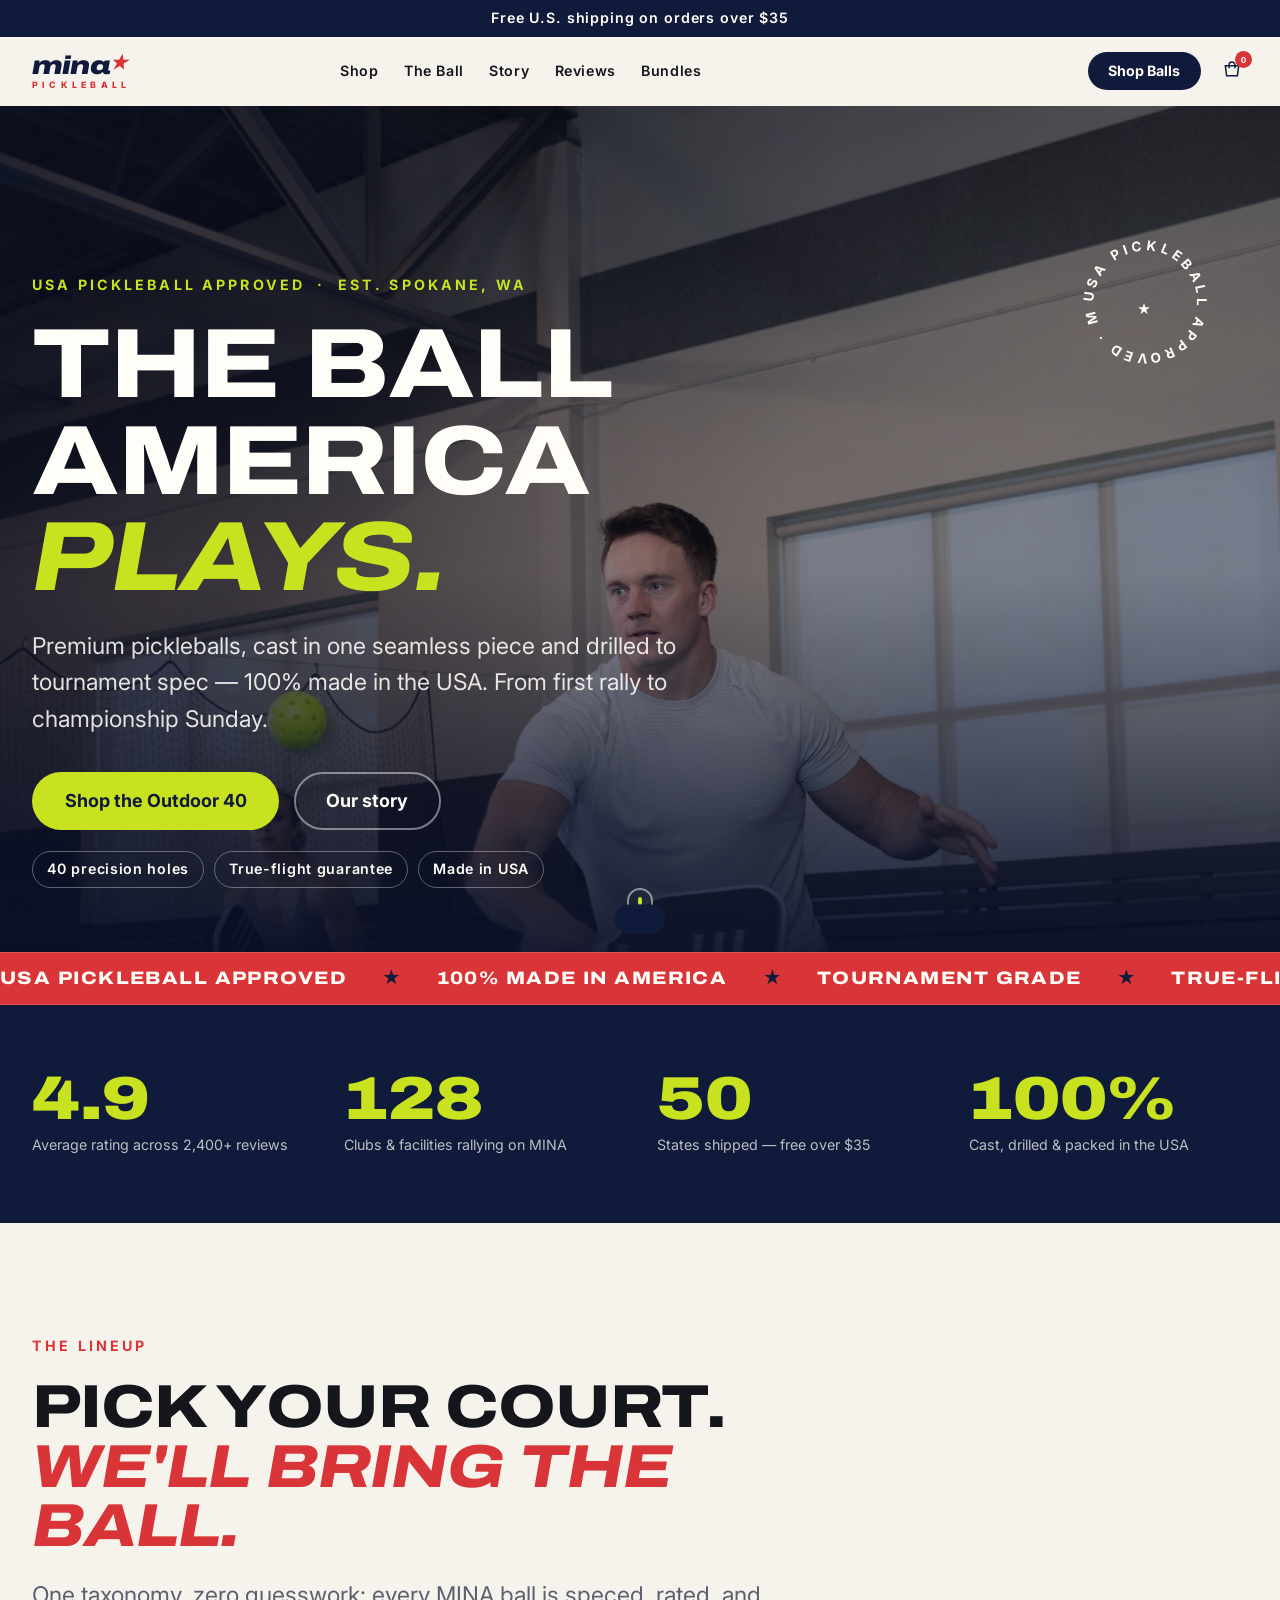
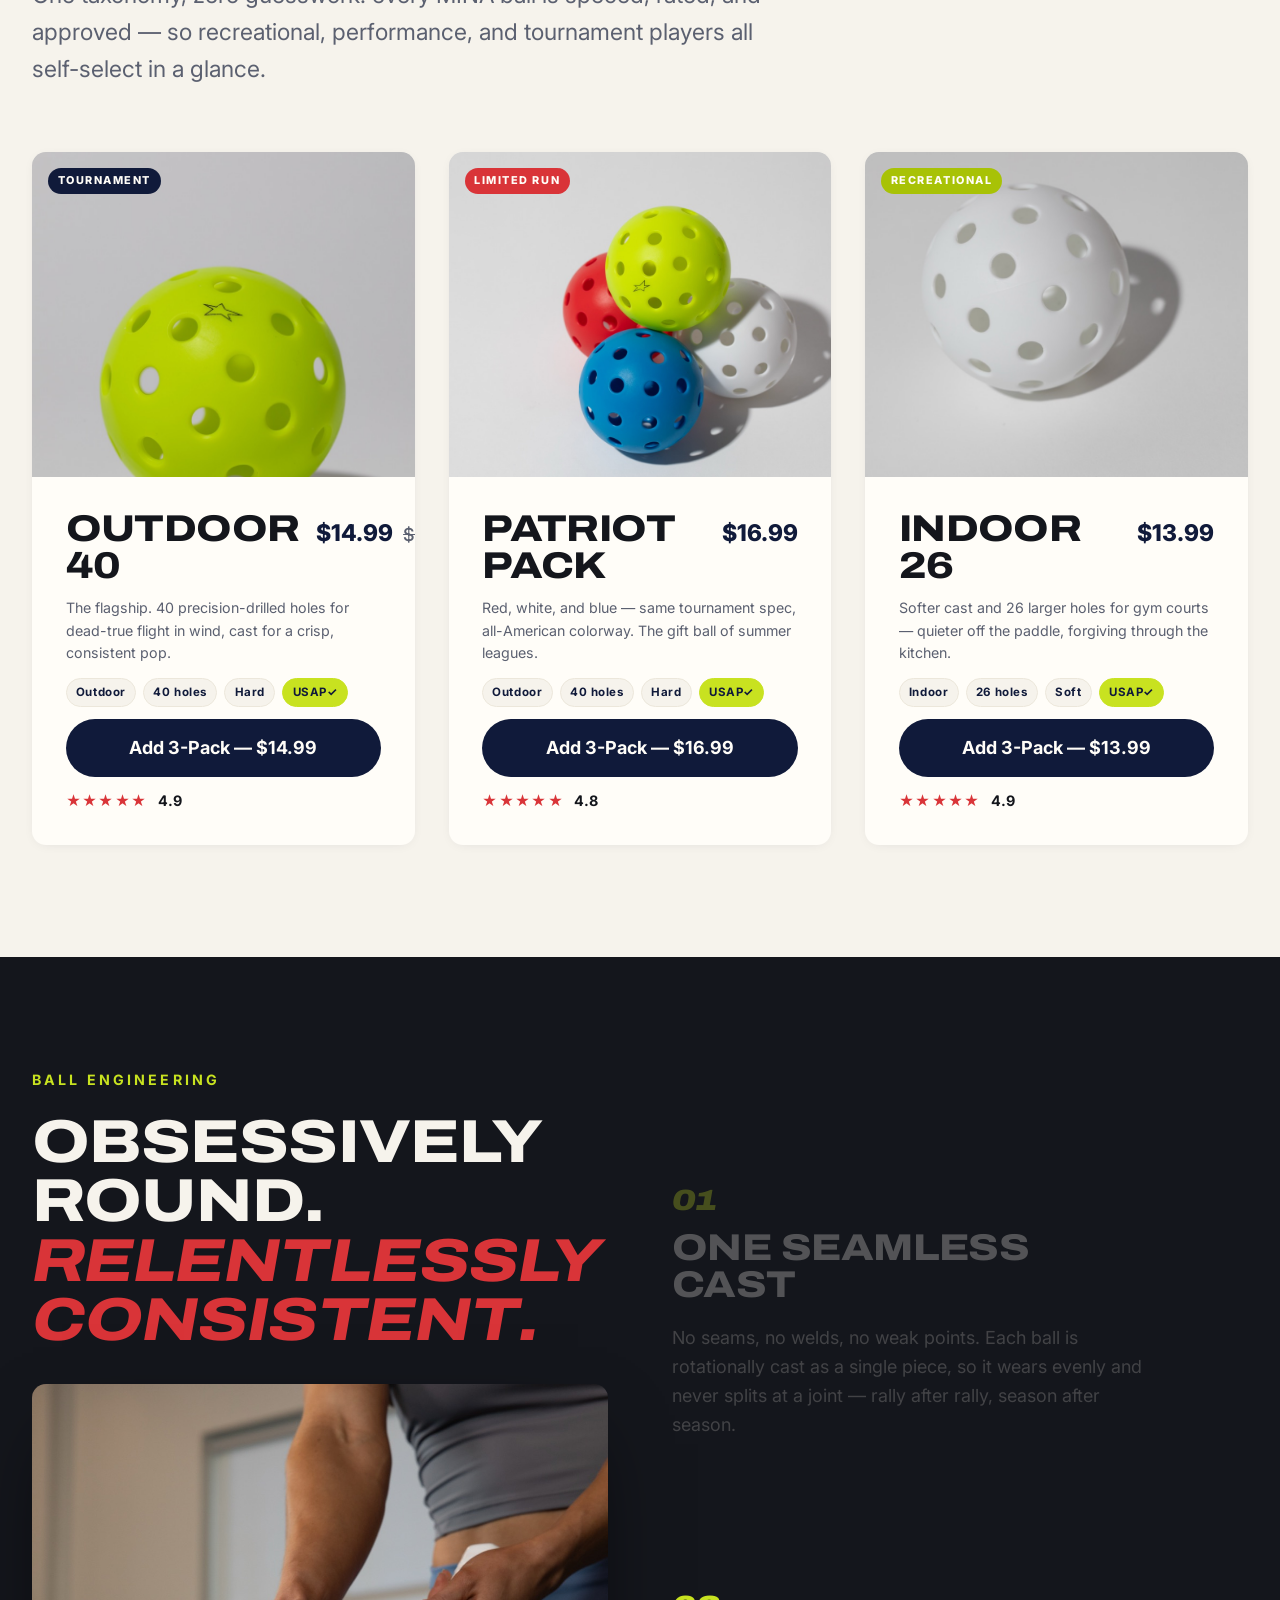
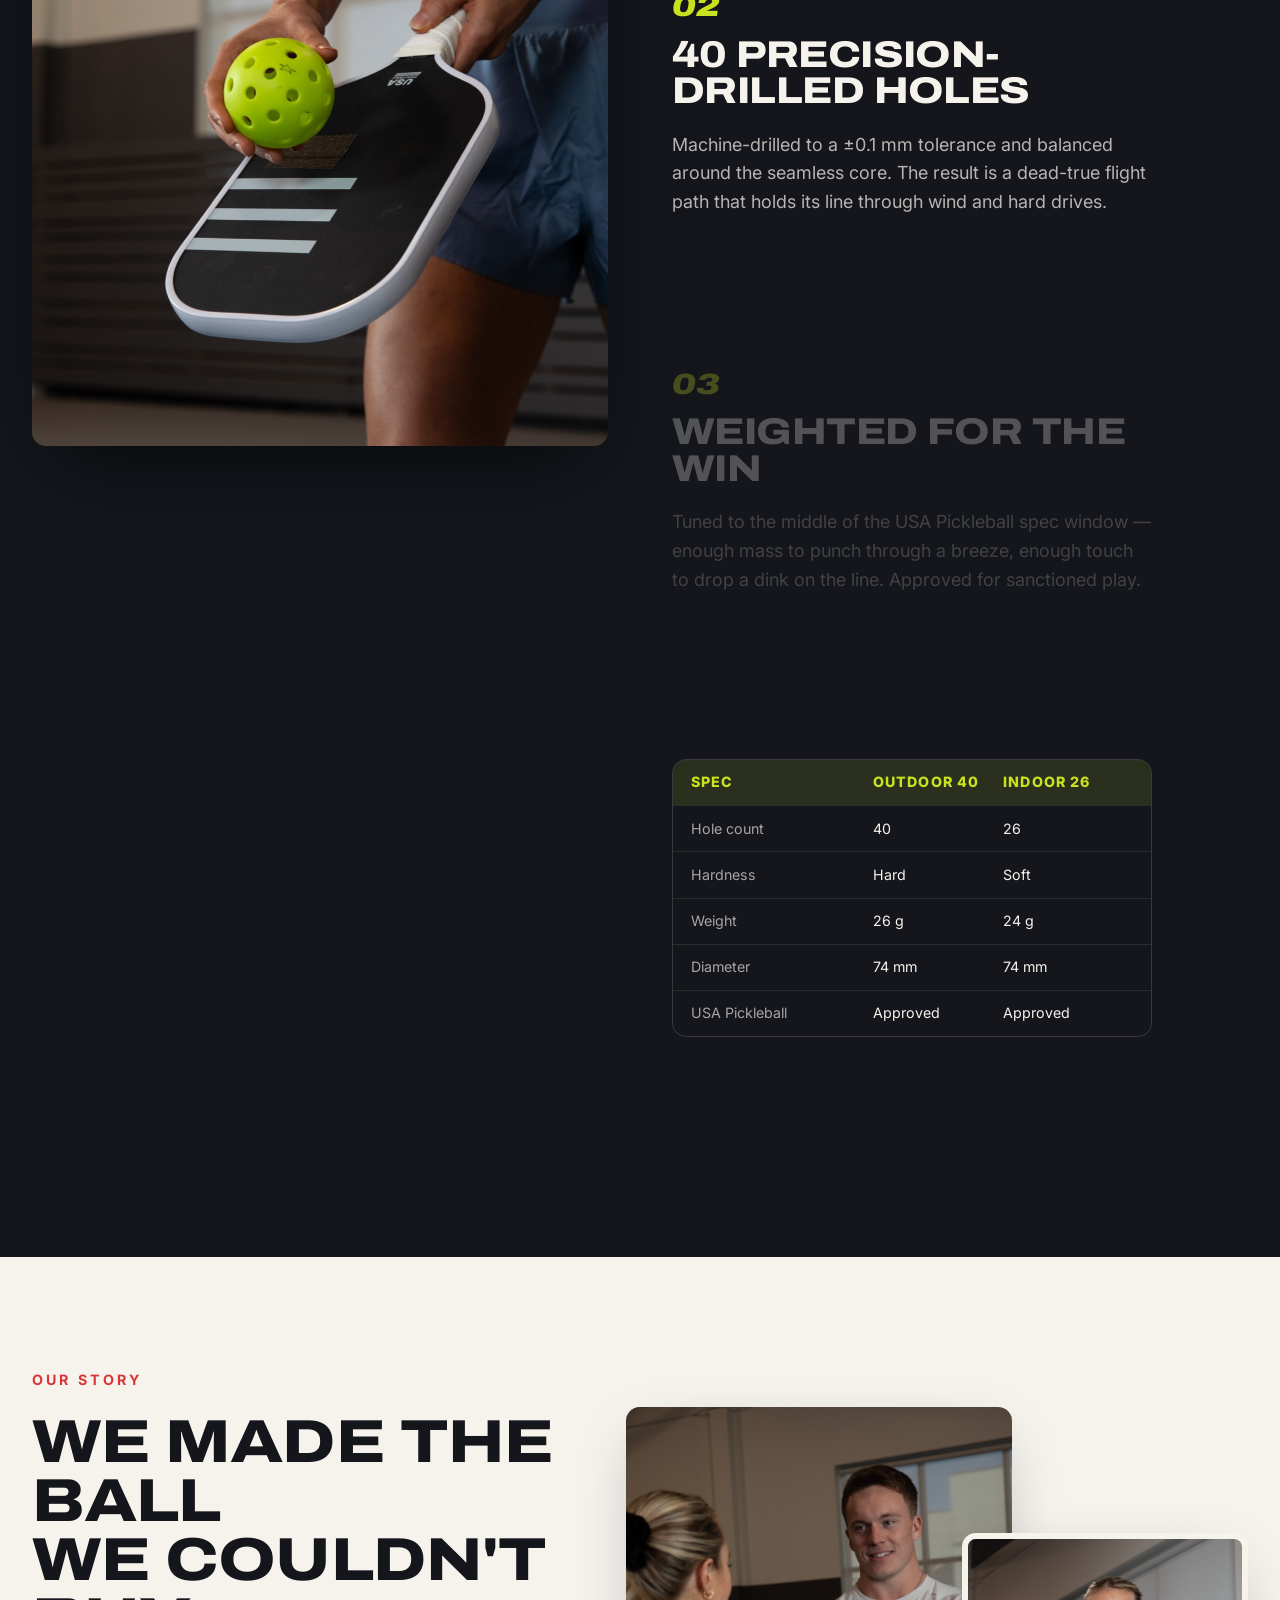
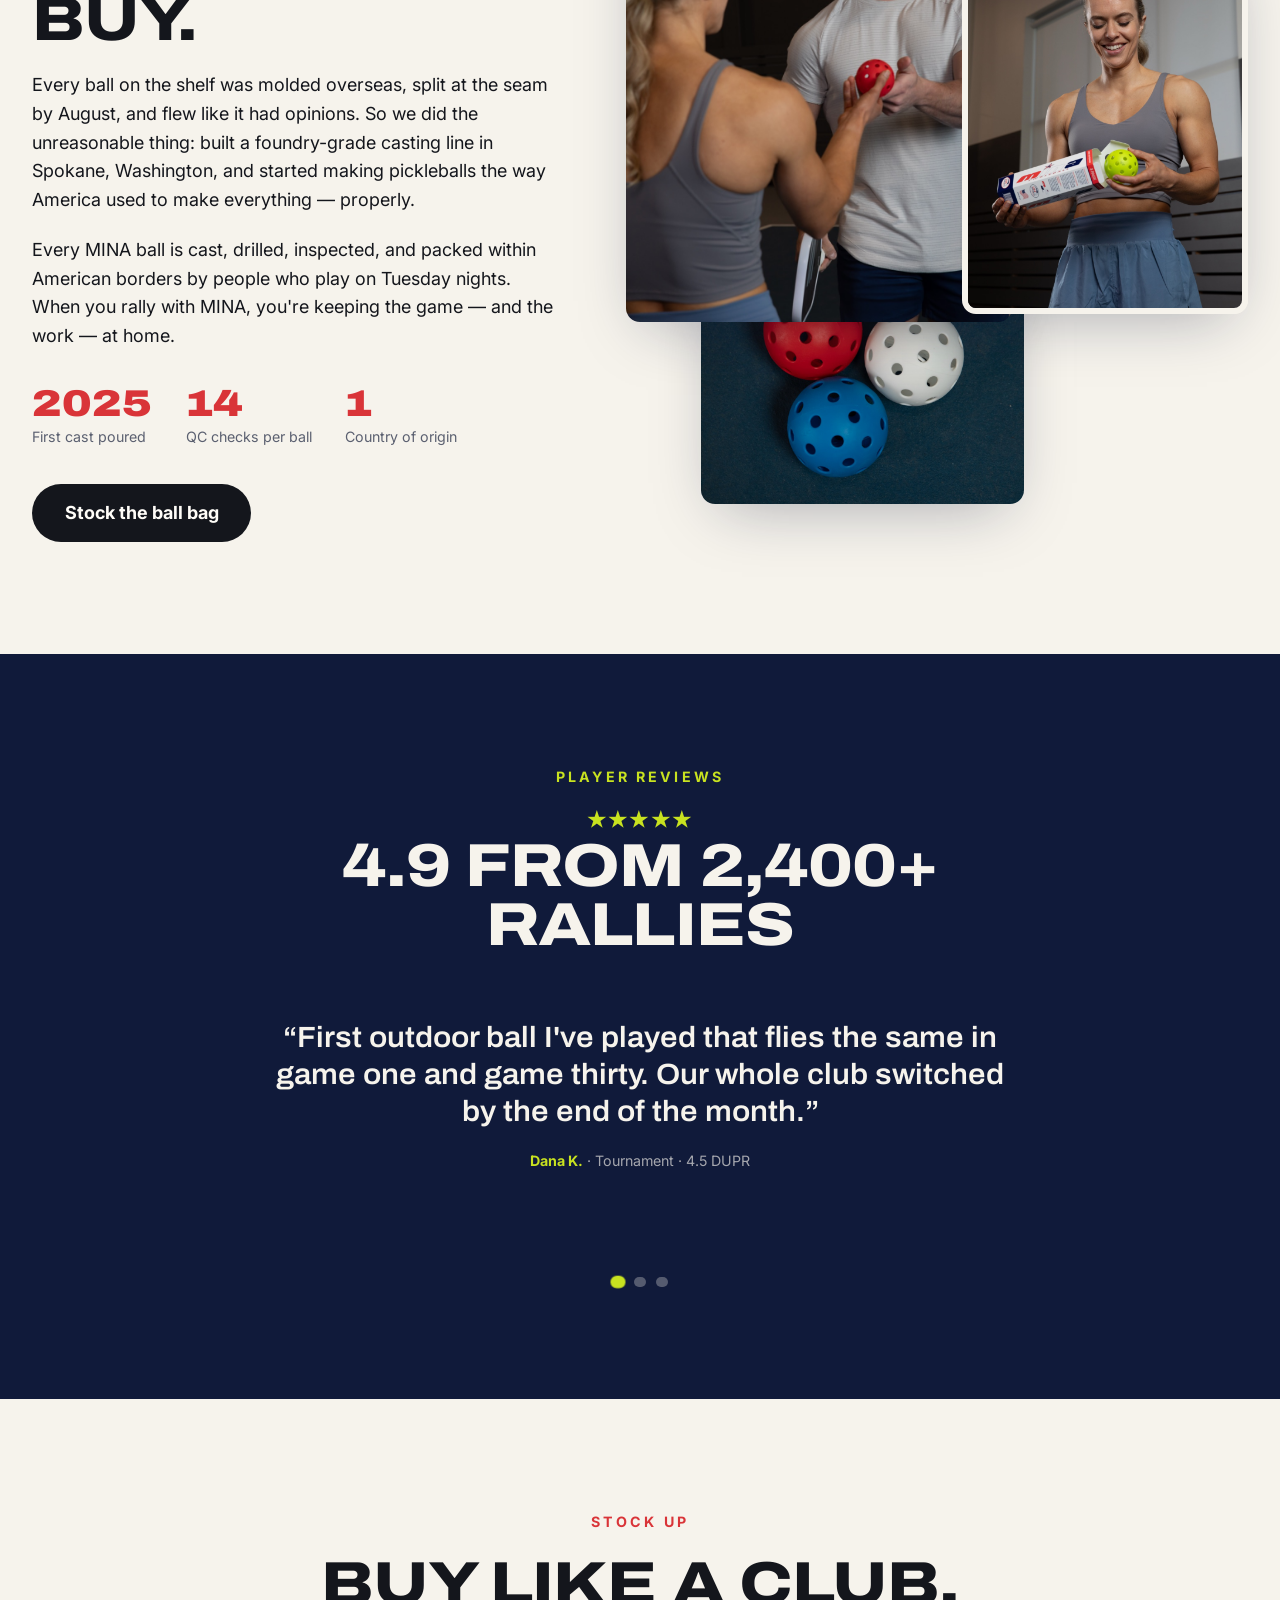
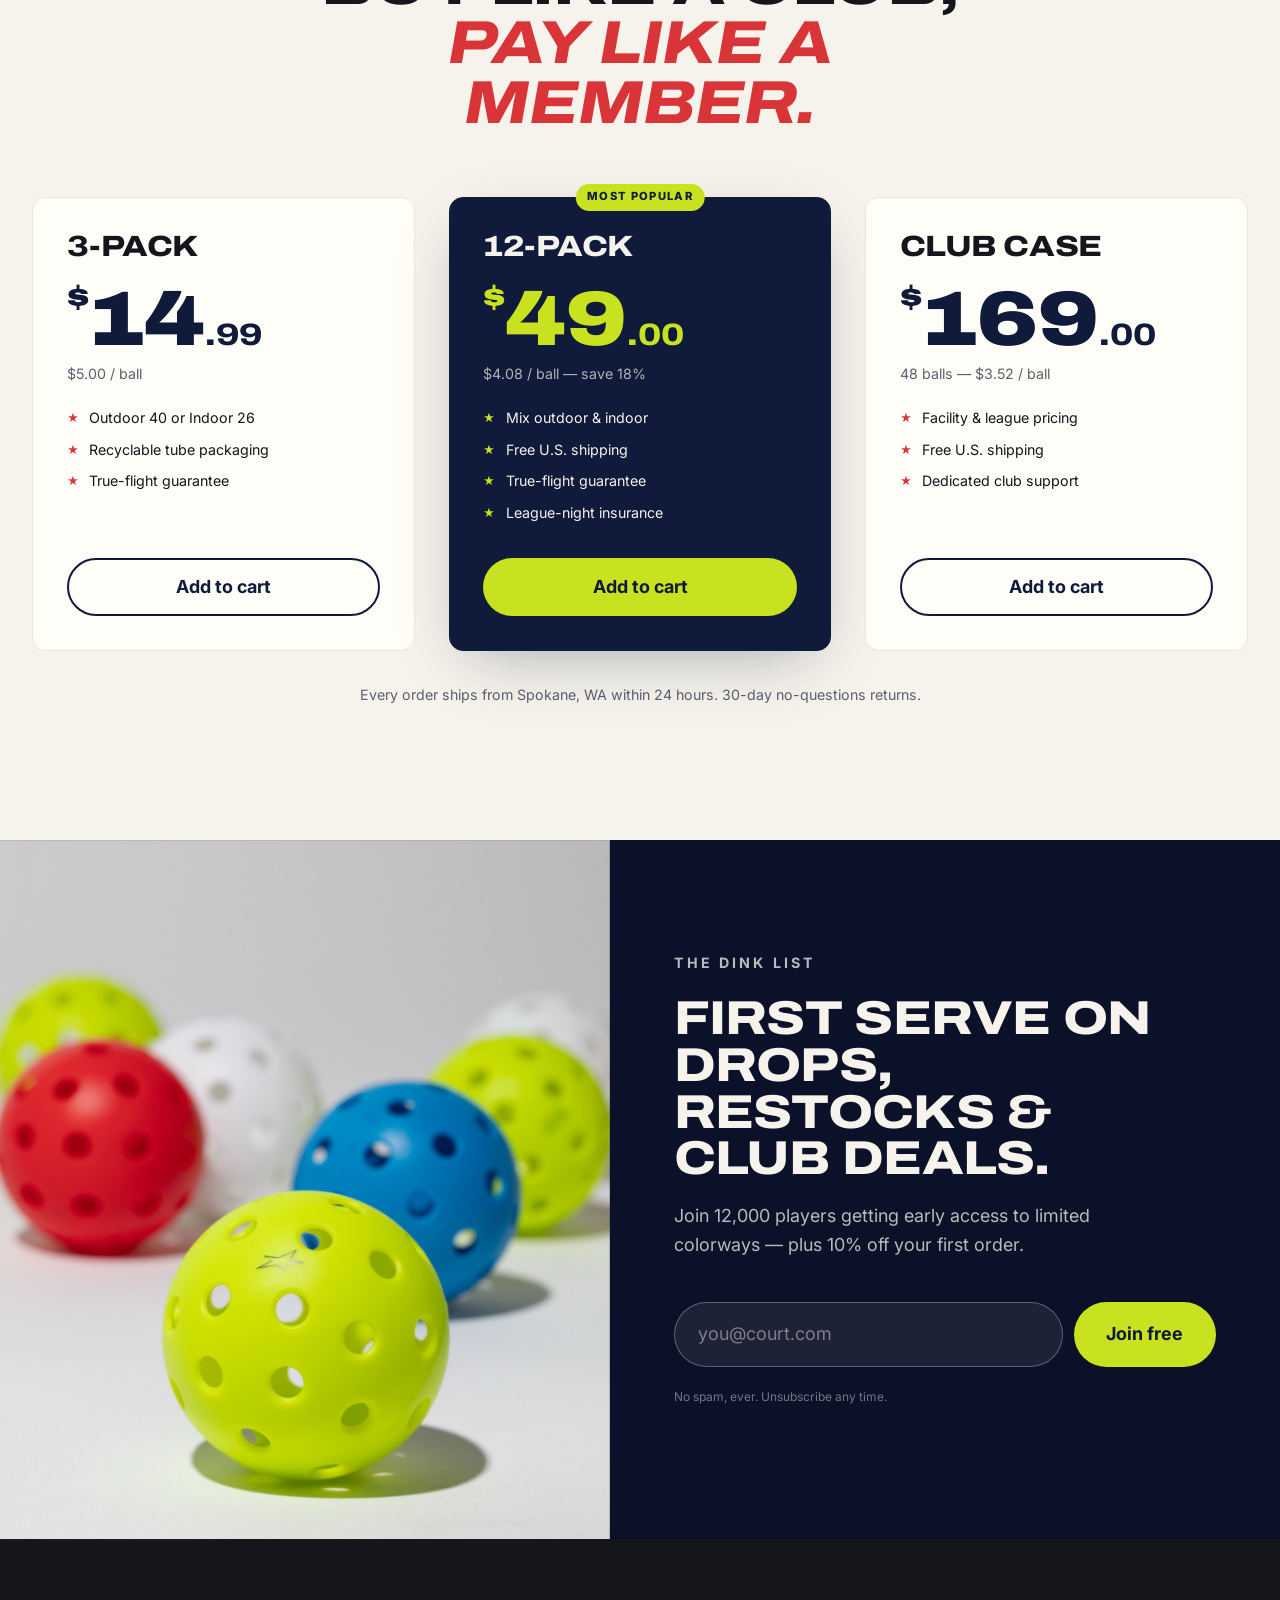
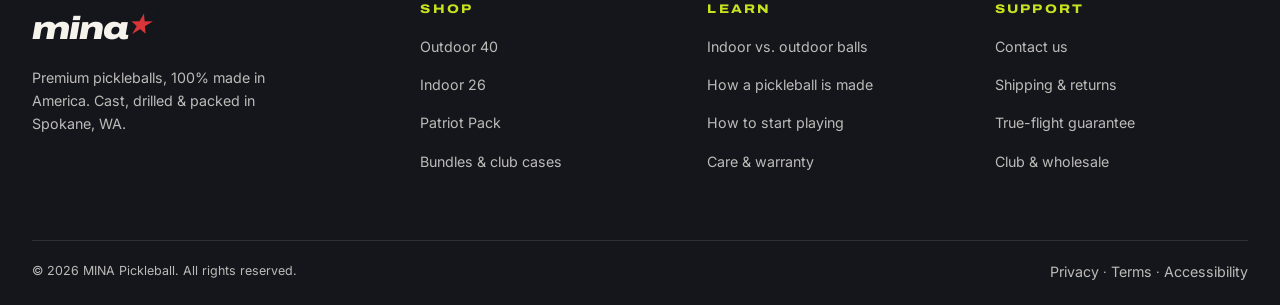
==== mina-pickleball/index.html @ f7f4f598 "Add files via upload" ====
<!doctype html>
<html lang="en">
<head>
<meta charset="utf-8">
<meta name="viewport" content="width=device-width, initial-scale=1">
<title>MINA Pickleball — American-Made, Tournament-Proven Pickleballs</title>
<meta name="description" content="MINA builds premium, USA Pickleball–approved pickleballs, 100% made in America. Outdoor 40, Indoor 26, and the limited Patriot Pack. Free U.S. shipping over $35.">
<meta property="og:title" content="MINA Pickleball — The American Pickleball">
<meta property="og:description" content="Premium, tournament-approved pickleballs. 100% Made in America.">
<meta property="og:image" content="media/scatter.jpg">
<link rel="preconnect" href="https://fonts.googleapis.com">
<link rel="preconnect" href="https://fonts.gstatic.com" crossorigin>
<link href="https://fonts.googleapis.com/css2?family=Archivo:ital,wdth,wght@0,62..125,100..900;1,62..125,100..900&family=Inter:ital,opsz,wght@0,14..32,100..900;1,14..32,100..900&display=swap" rel="stylesheet">
<link rel="stylesheet" href="css/main.css">
<link rel="icon" href="data:image/svg+xml,<svg xmlns='http://www.w3.org/2000/svg' viewBox='0 0 100 100'><circle cx='50' cy='50' r='46' fill='%23c8e220'/><circle cx='35' cy='38' r='7' fill='%23101a3a'/><circle cx='62' cy='30' r='7' fill='%23101a3a'/><circle cx='68' cy='58' r='7' fill='%23101a3a'/><circle cx='42' cy='66' r='7' fill='%23101a3a'/></svg>">
<script type="application/ld+json">
{
  "@context": "https://schema.org",
  "@graph": [
    {
      "@type": "Product",
      "name": "MINA Outdoor 40 — 3-Pack",
      "description": "USA Pickleball–approved outdoor pickleball. 40 precision-drilled holes, seamless one-piece cast, made in the USA.",
      "image": "media/ball-green.jpg",
      "brand": {"@type": "Brand", "name": "MINA Pickleball"},
      "offers": {"@type": "Offer", "price": "14.99", "priceCurrency": "USD", "availability": "https://schema.org/InStock"},
      "aggregateRating": {"@type": "AggregateRating", "ratingValue": "4.9", "reviewCount": "2418"}
    },
    {
      "@type": "Product",
      "name": "MINA Patriot Pack — 3-Pack",
      "description": "Limited-run red, white, and blue outdoor pickleballs. Same tournament spec, all-American colorway.",
      "image": "media/trio-studio.jpg",
      "brand": {"@type": "Brand", "name": "MINA Pickleball"},
      "offers": {"@type": "Offer", "price": "16.99", "priceCurrency": "USD", "availability": "https://schema.org/InStock"}
    },
    {
      "@type": "Product",
      "name": "MINA Indoor 26 — 3-Pack",
      "description": "Softer 26-hole indoor pickleball for gym courts. Quieter, controlled flight, made in the USA.",
      "image": "media/ball-white.jpg",
      "brand": {"@type": "Brand", "name": "MINA Pickleball"},
      "offers": {"@type": "Offer", "price": "13.99", "priceCurrency": "USD", "availability": "https://schema.org/InStock"}
    }
  ]
}
</script>
</head>
<body>
<a class="skip-link" href="#main">Skip to content</a>

<!-- Promo bar -->
<div class="promo-bar" role="region" aria-label="Announcements">
  <p class="promo-bar__msg" id="promoMsg">Free U.S. shipping on orders over $35</p>
</div>

<!-- Header -->
<header class="site-header" id="siteHeader">
  <nav class="nav container" aria-label="Primary">
    <a class="nav__brand" href="#top" aria-label="MINA Pickleball home">
      <span class="nav__wordmark">mina<em>&#9733;</em></span>
      <span class="nav__sub">PICKLEBALL</span>
    </a>
    <button class="nav__toggle" id="navToggle" aria-expanded="false" aria-controls="navMenu" aria-label="Open menu">
      <span></span><span></span>
    </button>
    <ul class="nav__menu" id="navMenu">
      <li><a href="#shop">Shop</a></li>
      <li><a href="#engineering">The Ball</a></li>
      <li><a href="#story">Story</a></li>
      <li><a href="#reviews">Reviews</a></li>
      <li><a href="#bundles">Bundles</a></li>
    </ul>
    <div class="nav__actions">
      <a class="btn btn--primary btn--sm" href="#shop">Shop Balls</a>
      <button class="nav__cart" id="cartBtn" aria-label="Cart, 0 items">
        <svg viewBox="0 0 24 24" width="20" height="20" fill="none" stroke="currentColor" stroke-width="1.8" aria-hidden="true"><path d="M4 7h16l-1.5 12h-13L4 7Z"/><path d="M8.5 10V6a3.5 3.5 0 0 1 7 0v4"/></svg>
        <span class="nav__cart-count" id="cartCount">0</span>
      </button>
    </div>
  </nav>
</header>

<main id="main">

<!-- ============ HERO ============ -->
<section class="hero" id="top">
  <div class="hero__media" aria-hidden="true">
    <img src="media/hero-court.jpg" alt="" fetchpriority="high" id="heroImg">
    <div class="hero__scrim"></div>
  </div>
  <div class="hero__inner container">
    <p class="eyebrow eyebrow--light reveal">USA Pickleball Approved &nbsp;·&nbsp; Est. Spokane, WA</p>
    <h1 class="hero__title">
      <span class="reveal d1">The ball</span>
      <span class="reveal d2">America</span>
      <span class="reveal d3"><em>plays.</em></span>
    </h1>
    <p class="hero__lede reveal d4">Premium pickleballs, cast in one seamless piece and drilled to tournament spec — 100% made in the USA. From first rally to championship Sunday.</p>
    <div class="hero__cta reveal d5">
      <a class="btn btn--lime" href="#shop">Shop the Outdoor 40</a>
      <a class="btn btn--ghost" href="#story">Our story</a>
    </div>
    <ul class="hero__chips reveal d6" aria-label="Product highlights">
      <li>40 precision holes</li>
      <li>True-flight guarantee</li>
      <li>Made in USA</li>
    </ul>
  </div>
  <a class="hero__scroll" href="#proof" aria-label="Scroll to content"><span></span></a>
  <div class="hero__badge" aria-hidden="true">
    <svg viewBox="0 0 120 120">
      <defs><path id="circlePath" d="M60,60 m-44,0 a44,44 0 1,1 88,0 a44,44 0 1,1 -88,0"/></defs>
      <text><textPath href="#circlePath">USA PICKLEBALL APPROVED · MADE IN AMERICA · </textPath></text>
      <text class="hero__badge-star" x="60" y="70" text-anchor="middle">&#9733;</text>
    </svg>
  </div>
</section>

<!-- ============ TICKER + METRICS ============ -->
<section class="proof" id="proof">
  <div class="ticker" aria-hidden="true">
    <div class="ticker__track">
      <span>USA Pickleball Approved</span><i>&#9733;</i>
      <span>100% Made in America</span><i>&#9733;</i>
      <span>Tournament Grade</span><i>&#9733;</i>
      <span>True-Flight Guarantee</span><i>&#9733;</i>
      <span>Free Shipping over $35</span><i>&#9733;</i>
      <span>USA Pickleball Approved</span><i>&#9733;</i>
      <span>100% Made in America</span><i>&#9733;</i>
      <span>Tournament Grade</span><i>&#9733;</i>
      <span>True-Flight Guarantee</span><i>&#9733;</i>
      <span>Free Shipping over $35</span><i>&#9733;</i>
    </div>
  </div>
  <div class="metrics container">
    <div class="metric reveal"><strong><span class="count" data-count="4.9" data-decimals="1">0</span></strong><span>Average rating across 2,400+ reviews</span></div>
    <div class="metric reveal d1"><strong><span class="count" data-count="128">0</span></strong><span>Clubs &amp; facilities rallying on MINA</span></div>
    <div class="metric reveal d2"><strong><span class="count" data-count="50">0</span></strong><span>States shipped — free over $35</span></div>
    <div class="metric reveal d3"><strong><span class="count" data-count="100">0</span>%</strong><span>Cast, drilled &amp; packed in the USA</span></div>
  </div>
</section>

<!-- ============ SHOP LINEUP ============ -->
<section class="shop section" id="shop">
  <div class="container">
    <header class="section__head reveal">
      <p class="eyebrow">The Lineup</p>
      <h2>Pick your court.<br><em>We'll bring the ball.</em></h2>
      <p class="section__lede">One taxonomy, zero guesswork: every MINA ball is speced, rated, and approved — so recreational, performance, and tournament players all self-select in a glance.</p>
    </header>
    <div class="product-grid">

      <article class="product-card reveal" data-name="Outdoor 40 · 3-Pack" data-price="14.99">
        <span class="product-card__tier product-card__tier--tournament">Tournament</span>
        <div class="product-card__media">
          <img class="is-base" src="media/ball-green.jpg" alt="MINA Outdoor 40 pickleball in optic lime" loading="lazy">
          <img class="is-hover" src="media/pack-green.jpg" alt="MINA Outdoor 40 three-pack tube" loading="lazy">
        </div>
        <div class="product-card__body">
          <div class="product-card__title-row">
            <h3>Outdoor 40</h3>
            <p class="product-card__price">$14.99 <s>$17.99</s></p>
          </div>
          <p class="product-card__copy">The flagship. 40 precision-drilled holes for dead-true flight in wind, cast for a crisp, consistent pop.</p>
          <ul class="spec-chips">
            <li>Outdoor</li><li>40 holes</li><li>Hard</li><li title="USA Pickleball Approved">USAP&#10003;</li>
          </ul>
          <div class="product-card__actions">
            <button class="btn btn--primary add-to-cart">Add 3-Pack — $14.99</button>
            <span class="stars" aria-label="Rated 4.9 out of 5">&#9733;&#9733;&#9733;&#9733;&#9733; <b>4.9</b></span>
          </div>
        </div>
      </article>

      <article class="product-card reveal d1" data-name="Patriot Pack · 3-Pack" data-price="16.99">
        <span class="product-card__tier product-card__tier--limited">Limited Run</span>
        <div class="product-card__media">
          <img class="is-base" src="media/trio-studio.jpg" alt="Red, white, and blue MINA Patriot Pack pickleballs" loading="lazy">
          <img class="is-hover" src="media/pack-patriot.jpg" alt="MINA Patriot Pack three-pack tube" loading="lazy">
        </div>
        <div class="product-card__body">
          <div class="product-card__title-row">
            <h3>Patriot Pack</h3>
            <p class="product-card__price">$16.99</p>
          </div>
          <p class="product-card__copy">Red, white, and blue — same tournament spec, all-American colorway. The gift ball of summer leagues.</p>
          <ul class="spec-chips">
            <li>Outdoor</li><li>40 holes</li><li>Hard</li><li title="USA Pickleball Approved">USAP&#10003;</li>
          </ul>
          <div class="product-card__actions">
            <button class="btn btn--primary add-to-cart">Add 3-Pack — $16.99</button>
            <span class="stars" aria-label="Rated 4.8 out of 5">&#9733;&#9733;&#9733;&#9733;&#9733; <b>4.8</b></span>
          </div>
        </div>
      </article>

      <article class="product-card reveal d2" data-name="Indoor 26 · 3-Pack" data-price="13.99">
        <span class="product-card__tier product-card__tier--rec">Recreational</span>
        <div class="product-card__media">
          <img class="is-base" src="media/ball-white.jpg" alt="MINA Indoor 26 pickleball in white" loading="lazy">
          <img class="is-hover" src="media/pack-open.jpg" alt="MINA tube opened with balls sliding out" loading="lazy">
        </div>
        <div class="product-card__body">
          <div class="product-card__title-row">
            <h3>Indoor 26</h3>
            <p class="product-card__price">$13.99</p>
          </div>
          <p class="product-card__copy">Softer cast and 26 larger holes for gym courts — quieter off the paddle, forgiving through the kitchen.</p>
          <ul class="spec-chips">
            <li>Indoor</li><li>26 holes</li><li>Soft</li><li title="USA Pickleball Approved">USAP&#10003;</li>
          </ul>
          <div class="product-card__actions">
            <button class="btn btn--primary add-to-cart">Add 3-Pack — $13.99</button>
            <span class="stars" aria-label="Rated 4.9 out of 5">&#9733;&#9733;&#9733;&#9733;&#9733; <b>4.9</b></span>
          </div>
        </div>
      </article>

    </div>
  </div>
</section>

<!-- ============ ENGINEERING ============ -->
<section class="engineering section section--dark" id="engineering">
  <div class="container engineering__layout">
    <div class="engineering__sticky">
      <p class="eyebrow eyebrow--lime reveal">Ball engineering</p>
      <h2 class="reveal d1">Obsessively round.<br><em>Relentlessly consistent.</em></h2>
      <div class="engineering__media reveal d2" id="engMedia">
        <img src="media/ball-hand.jpg" alt="Player balancing a MINA optic lime ball above an open palm" class="is-active" data-step="0">
        <img src="media/paddle-ball.jpg" alt="MINA ball resting on a paddle face, close up" data-step="1" loading="lazy">
        <img src="media/pour.jpg" alt="Red, white, and blue MINA balls pouring from the 3-pack tube" data-step="2" loading="lazy">
      </div>
    </div>
    <div class="engineering__steps">
      <div class="eng-step" data-step="0">
        <span class="eng-step__num">01</span>
        <h3>One seamless cast</h3>
        <p>No seams, no welds, no weak points. Each ball is rotationally cast as a single piece, so it wears evenly and never splits at a joint — rally after rally, season after season.</p>
      </div>
      <div class="eng-step" data-step="1">
        <span class="eng-step__num">02</span>
        <h3>40 precision-drilled holes</h3>
        <p>Machine-drilled to a ±0.1&nbsp;mm tolerance and balanced around the seamless core. The result is a dead-true flight path that holds its line through wind and hard drives.</p>
      </div>
      <div class="eng-step" data-step="2">
        <span class="eng-step__num">03</span>
        <h3>Weighted for the win</h3>
        <p>Tuned to the middle of the USA Pickleball spec window — enough mass to punch through a breeze, enough touch to drop a dink on the line. Approved for sanctioned play.</p>
      </div>

      <div class="spec-table reveal" role="table" aria-label="MINA ball specifications">
        <div class="spec-table__row spec-table__row--head" role="row">
          <span role="columnheader">Spec</span><span role="columnheader">Outdoor 40</span><span role="columnheader">Indoor 26</span>
        </div>
        <div class="spec-table__row" role="row"><span role="cell">Hole count</span><span role="cell">40</span><span role="cell">26</span></div>
        <div class="spec-table__row" role="row"><span role="cell">Hardness</span><span role="cell">Hard</span><span role="cell">Soft</span></div>
        <div class="spec-table__row" role="row"><span role="cell">Weight</span><span role="cell">26&nbsp;g</span><span role="cell">24&nbsp;g</span></div>
        <div class="spec-table__row" role="row"><span role="cell">Diameter</span><span role="cell">74&nbsp;mm</span><span role="cell">74&nbsp;mm</span></div>
        <div class="spec-table__row" role="row"><span role="cell">USA Pickleball</span><span role="cell">Approved</span><span role="cell">Approved</span></div>
      </div>
    </div>
  </div>
</section>

<!-- ============ STORY ============ -->
<section class="story section" id="story">
  <div class="container story__layout">
    <div class="story__text">
      <p class="eyebrow reveal">Our story</p>
      <h2 class="reveal d1">We made the ball<br>we couldn't buy.</h2>
      <p class="reveal d2">Every ball on the shelf was molded overseas, split at the seam by August, and flew like it had opinions. So we did the unreasonable thing: built a foundry-grade casting line in Spokane, Washington, and started making pickleballs the way America used to make everything — properly.</p>
      <p class="reveal d3">Every MINA ball is cast, drilled, inspected, and packed within American borders by people who play on Tuesday nights. When you rally with MINA, you're keeping the game — and the work — at home.</p>
      <div class="story__stats reveal d4">
        <div><strong>2025</strong><span>First cast poured</span></div>
        <div><strong>14</strong><span>QC checks per ball</span></div>
        <div><strong>1</strong><span>Country of origin</span></div>
      </div>
      <a class="btn btn--dark reveal d5" href="#bundles">Stock the ball bag</a>
    </div>
    <div class="story__media">
      <figure class="story__img story__img--a reveal"><img src="media/exchange2.jpg" alt="Two players smiling and exchanging a red MINA ball at the net" loading="lazy"></figure>
      <figure class="story__img story__img--b reveal d2"><img src="media/package-hold.jpg" alt="Player holding a MINA 3-pack with an optic lime ball" loading="lazy"></figure>
      <figure class="story__img story__img--c reveal d3"><img src="media/trio-court.jpg" alt="Red, white, and blue MINA balls on a blue court corner" loading="lazy"></figure>
    </div>
  </div>
</section>

<!-- ============ REVIEWS ============ -->
<section class="reviews section section--navy" id="reviews">
  <div class="container">
    <header class="section__head section__head--center reveal">
      <p class="eyebrow eyebrow--lime">Player reviews</p>
      <h2><span class="stars stars--lg" aria-hidden="true">&#9733;&#9733;&#9733;&#9733;&#9733;</span> 4.9 from 2,400+ rallies</h2>
    </header>
    <div class="review-rotator reveal" id="reviewRotator" aria-live="polite">
      <blockquote class="review is-active">
        <p>&ldquo;First outdoor ball I've played that flies the same in game one and game thirty. Our whole club switched by the end of the month.&rdquo;</p>
        <footer><strong>Dana K.</strong> · Tournament · 4.5 DUPR</footer>
      </blockquote>
      <blockquote class="review">
        <p>&ldquo;The pop off the paddle is unreal — crisp without being harsh. And it genuinely survives our chip-seal community courts.&rdquo;</p>
        <footer><strong>Marcus T.</strong> · Performance · Plays 3× weekly</footer>
      </blockquote>
      <blockquote class="review">
        <p>&ldquo;Bought the Patriot Pack for a family reunion and got talked into leaving all three balls behind. Ordering the club case next.&rdquo;</p>
        <footer><strong>Elena R.</strong> · Recreational · Backyard league commissioner</footer>
      </blockquote>
    </div>
    <div class="review-dots" role="tablist" aria-label="Choose review">
      <button class="is-active" aria-label="Review 1" aria-selected="true"></button>
      <button aria-label="Review 2" aria-selected="false"></button>
      <button aria-label="Review 3" aria-selected="false"></button>
    </div>
  </div>
</section>

<!-- ============ BUNDLES ============ -->
<section class="bundles section" id="bundles">
  <div class="container">
    <header class="section__head section__head--center reveal">
      <p class="eyebrow">Stock up</p>
      <h2>Buy like a club,<br><em>pay like a member.</em></h2>
    </header>
    <div class="bundle-grid">
      <article class="bundle reveal" data-name="3-Pack" data-price="14.99">
        <h3>3-Pack</h3>
        <p class="bundle__price"><sup>$</sup>14<small>.99</small></p>
        <p class="bundle__per">$5.00 / ball</p>
        <ul>
          <li>Outdoor 40 or Indoor 26</li>
          <li>Recyclable tube packaging</li>
          <li>True-flight guarantee</li>
        </ul>
        <button class="btn btn--outline add-to-cart">Add to cart</button>
      </article>
      <article class="bundle bundle--featured reveal d1" data-name="12-Pack" data-price="49.00">
        <span class="bundle__flag">Most popular</span>
        <h3>12-Pack</h3>
        <p class="bundle__price"><sup>$</sup>49<small>.00</small></p>
        <p class="bundle__per">$4.08 / ball — save 18%</p>
        <ul>
          <li>Mix outdoor &amp; indoor</li>
          <li>Free U.S. shipping</li>
          <li>True-flight guarantee</li>
          <li>League-night insurance</li>
        </ul>
        <button class="btn btn--lime add-to-cart">Add to cart</button>
      </article>
      <article class="bundle reveal d2" data-name="Club Case (48)" data-price="169.00">
        <h3>Club Case</h3>
        <p class="bundle__price"><sup>$</sup>169<small>.00</small></p>
        <p class="bundle__per">48 balls — $3.52 / ball</p>
        <ul>
          <li>Facility &amp; league pricing</li>
          <li>Free U.S. shipping</li>
          <li>Dedicated club support</li>
        </ul>
        <button class="btn btn--outline add-to-cart">Add to cart</button>
      </article>
    </div>
    <p class="bundles__note reveal">Every order ships from Spokane, WA within 24 hours. 30-day no-questions returns.</p>
  </div>
</section>

<!-- ============ NEWSLETTER ============ -->
<section class="signup" id="signup">
  <div class="signup__media" aria-hidden="true">
    <img src="media/scatter.jpg" alt="" loading="lazy">
  </div>
  <div class="signup__panel">
    <p class="eyebrow eyebrow--light reveal">The Dink List</p>
    <h2 class="reveal d1">First serve on drops,<br>restocks &amp; club deals.</h2>
    <p class="reveal d2">Join 12,000 players getting early access to limited colorways — plus 10% off your first order.</p>
    <form class="signup__form reveal d3" id="signupForm" novalidate>
      <label class="visually-hidden" for="signupEmail">Email address</label>
      <input type="email" id="signupEmail" name="email" placeholder="you@court.com" required autocomplete="email">
      <button class="btn btn--lime" type="submit">Join free</button>
    </form>
    <p class="signup__fine reveal d4">No spam, ever. Unsubscribe any time.</p>
  </div>
</section>

</main>

<!-- ============ FOOTER ============ -->
<footer class="footer">
  <div class="container footer__grid">
    <div class="footer__brand">
      <span class="nav__wordmark nav__wordmark--footer">mina<em>&#9733;</em></span>
      <p>Premium pickleballs, 100% made in America. Cast, drilled &amp; packed in Spokane,&nbsp;WA.</p>
    </div>
    <nav aria-label="Shop">
      <h4>Shop</h4>
      <ul>
        <li><a href="#shop">Outdoor 40</a></li>
        <li><a href="#shop">Indoor 26</a></li>
        <li><a href="#shop">Patriot Pack</a></li>
        <li><a href="#bundles">Bundles &amp; club cases</a></li>
      </ul>
    </nav>
    <nav aria-label="Learn">
      <h4>Learn</h4>
      <ul>
        <li><a href="#engineering">Indoor vs. outdoor balls</a></li>
        <li><a href="#engineering">How a pickleball is made</a></li>
        <li><a href="#story">How to start playing</a></li>
        <li><a href="#story">Care &amp; warranty</a></li>
      </ul>
    </nav>
    <nav aria-label="Support">
      <h4>Support</h4>
      <ul>
        <li><a href="#signup">Contact us</a></li>
        <li><a href="#bundles">Shipping &amp; returns</a></li>
        <li><a href="#engineering">True-flight guarantee</a></li>
        <li><a href="#bundles">Club &amp; wholesale</a></li>
      </ul>
    </nav>
  </div>
  <div class="container footer__legal">
    <p>© 2026 MINA Pickleball. All rights reserved.</p>
    <p><a href="#">Privacy</a> · <a href="#">Terms</a> · <a href="#">Accessibility</a></p>
  </div>
</footer>

<div class="toast" id="toast" role="status" aria-live="polite"></div>

<script src="js/main.js" defer></script>
</body>
</html>
---- mina-pickleball/css/main.css ----
/* ============================================================
   MINA Pickleball — main.css
   Palette: ink navy · signal red · optic lime · warm cream
   Type: Archivo (display, variable width) + Inter (body)
   ============================================================ */

:root {
  --navy: #101a3a;
  --navy-deep: #0a1128;
  --red: #d93438;
  --lime: #c8e220;
  --lime-deep: #a8c206;
  --cream: #f6f3ec;
  --cream-deep: #ece7db;
  --ink: #14161c;
  --white: #fffdf8;
  --grey: #5b6070;

  --font-display: "Archivo", "Helvetica Neue", sans-serif;
  --font-body: "Inter", -apple-system, sans-serif;

  --step--1: clamp(0.78rem, 0.74rem + 0.2vw, 0.89rem);
  --step-0: clamp(1rem, 0.95rem + 0.25vw, 1.125rem);
  --step-1: clamp(1.19rem, 1.1rem + 0.45vw, 1.44rem);
  --step-2: clamp(1.42rem, 1.27rem + 0.74vw, 1.83rem);
  --step-3: clamp(1.7rem, 1.46rem + 1.17vw, 2.33rem);
  --step-4: clamp(2.02rem, 1.68rem + 1.73vw, 2.97rem);
  --step-5: clamp(2.42rem, 1.92rem + 2.5vw, 3.79rem);
  --step-6: clamp(2.89rem, 2.18rem + 3.53vw, 4.83rem);
  --step-7: clamp(3.45rem, 2.47rem + 4.9vw, 6.15rem);

  --space-1: clamp(0.5rem, 0.45rem + 0.25vw, 0.75rem);
  --space-2: clamp(1rem, 0.9rem + 0.5vw, 1.5rem);
  --space-3: clamp(1.5rem, 1.3rem + 1vw, 2.5rem);
  --space-4: clamp(2.5rem, 2rem + 2.5vw, 5rem);
  --space-5: clamp(4rem, 3rem + 5vw, 9rem);

  --container: 76rem;
  --radius: 14px;
  --shadow: 0 20px 60px -20px rgba(16, 26, 58, 0.35);
  --ease-out: cubic-bezier(0.22, 1, 0.36, 1);
  --header-h: 4.25rem;
}

*, *::before, *::after { box-sizing: border-box; }

html { scroll-behavior: smooth; scroll-padding-top: calc(var(--header-h) + 2rem); }

body {
  margin: 0;
  font-family: var(--font-body);
  font-size: var(--step-0);
  line-height: 1.6;
  color: var(--ink);
  background: var(--cream);
  -webkit-font-smoothing: antialiased;
}

img { max-width: 100%; display: block; }

h1, h2, h3, h4 {
  font-family: var(--font-display);
  font-variation-settings: "wdth" 118;
  font-weight: 800;
  line-height: 0.98;
  letter-spacing: -0.015em;
  text-transform: uppercase;
  margin: 0 0 var(--space-2);
}

h2 { font-size: var(--step-5); }
h2 em, h1 em { font-style: italic; color: var(--red); }

p { margin: 0 0 var(--space-2); }

a { color: inherit; }

.container { width: min(100% - 2.5rem, var(--container)); margin-inline: auto; }

.visually-hidden {
  position: absolute; width: 1px; height: 1px;
  clip-path: inset(50%); overflow: hidden; white-space: nowrap;
}

.skip-link {
  position: fixed; top: -100%; left: 1rem; z-index: 200;
  background: var(--navy); color: var(--white);
  padding: 0.6rem 1rem; border-radius: 0 0 8px 8px;
  transition: top 0.2s;
}
.skip-link:focus { top: 0; }

/* ---------- Eyebrow / labels ---------- */
.eyebrow {
  font-family: var(--font-body);
  font-size: var(--step--1);
  font-weight: 700;
  letter-spacing: 0.22em;
  text-transform: uppercase;
  color: var(--red);
  margin-bottom: var(--space-2);
}
.eyebrow--light { color: var(--lime); }
.eyebrow--lime { color: var(--lime); }

/* ---------- Buttons ---------- */
.btn {
  display: inline-flex; align-items: center; justify-content: center;
  gap: 0.5rem;
  font-family: var(--font-body);
  font-weight: 700;
  font-size: var(--step-0);
  line-height: 1;
  padding: 1em 1.7em;
  border-radius: 999px;
  border: 2px solid transparent;
  text-decoration: none;
  cursor: pointer;
  transition: transform 0.25s var(--ease-out), box-shadow 0.25s var(--ease-out), background 0.2s, color 0.2s;
}
.btn:hover { transform: translateY(-2px); }
.btn:active { transform: translateY(0); }
.btn:focus-visible { outline: 3px solid var(--red); outline-offset: 3px; }

.btn--primary { background: var(--navy); color: var(--white); }
.btn--primary:hover { box-shadow: 0 12px 28px -10px rgba(16, 26, 58, 0.55); }
.btn--lime { background: var(--lime); color: var(--navy); }
.btn--lime:hover { box-shadow: 0 12px 28px -10px rgba(200, 226, 32, 0.7); }
.btn--dark { background: var(--ink); color: var(--white); }
.btn--ghost { background: transparent; color: var(--white); border-color: rgba(255, 255, 255, 0.45); }
.btn--ghost:hover { border-color: var(--white); background: rgba(255, 255, 255, 0.08); }
.btn--outline { background: transparent; color: var(--navy); border-color: var(--navy); }
.btn--outline:hover { background: var(--navy); color: var(--white); }
.btn--sm { padding: 0.7em 1.3em; font-size: var(--step--1); }

/* ---------- Promo bar ---------- */
.promo-bar {
  background: var(--navy);
  color: var(--white);
  text-align: center;
  font-size: var(--step--1);
  font-weight: 600;
  letter-spacing: 0.06em;
  padding: 0.45rem 1rem;
  position: relative;
  z-index: 60;
}
.promo-bar__msg { margin: 0; transition: opacity 0.35s; }
.promo-bar__msg.is-swapping { opacity: 0; }

/* ---------- Header ---------- */
.site-header {
  position: sticky; top: 0; z-index: 50;
  background: rgba(246, 243, 236, 0.82);
  backdrop-filter: blur(14px);
  -webkit-backdrop-filter: blur(14px);
  border-bottom: 1px solid transparent;
  transition: border-color 0.3s, background 0.3s;
}
.site-header.is-scrolled { border-bottom-color: rgba(16, 26, 58, 0.12); }

.nav {
  display: flex; align-items: center; gap: var(--space-3);
  height: var(--header-h);
}
.nav__brand { display: flex; flex-direction: column; text-decoration: none; line-height: 1; }
.nav__wordmark {
  font-family: var(--font-display);
  font-variation-settings: "wdth" 125;
  font-weight: 900;
  font-style: italic;
  font-size: 1.6rem;
  letter-spacing: -0.03em;
  color: var(--navy);
  text-transform: lowercase;
}
.nav__wordmark em { font-style: italic; color: var(--red); font-size: 0.75em; vertical-align: 0.25em; }
.nav__sub {
  font-size: 0.55rem; font-weight: 800; letter-spacing: 0.48em;
  color: var(--red); margin-top: 0.15rem;
}

.nav__menu {
  display: flex; gap: clamp(1rem, 2vw, 2rem);
  list-style: none; margin: 0 auto; padding: 0;
}
.nav__menu a {
  text-decoration: none;
  font-weight: 600;
  font-size: var(--step--1);
  letter-spacing: 0.04em;
  color: var(--ink);
  padding: 0.4rem 0;
  border-bottom: 2px solid transparent;
  transition: border-color 0.2s, color 0.2s;
}
.nav__menu a:hover { color: var(--red); border-bottom-color: var(--red); }

.nav__actions { display: flex; align-items: center; gap: 0.9rem; margin-left: auto; }
.nav__cart {
  position: relative;
  background: none; border: none; cursor: pointer;
  color: var(--navy); padding: 0.4rem;
}
.nav__cart-count {
  position: absolute; top: -2px; right: -4px;
  background: var(--red); color: var(--white);
  font-size: 0.62rem; font-weight: 800;
  min-width: 1.05rem; height: 1.05rem;
  border-radius: 999px;
  display: grid; place-items: center;
  transition: transform 0.3s var(--ease-out);
}
.nav__cart-count.is-bumped { transform: scale(1.45); }

.nav__toggle { display: none; }

/* ---------- Hero ---------- */
.hero {
  position: relative;
  min-height: min(94svh, 60rem);
  display: flex; align-items: flex-end;
  color: var(--white);
  overflow: clip;
  isolation: isolate;
}
.hero__media { position: absolute; inset: 0; z-index: -1; }
.hero__media img {
  width: 100%; height: 115%;
  object-fit: cover; object-position: 62% 30%;
  will-change: transform;
}
.hero__scrim {
  position: absolute; inset: 0;
  background:
    linear-gradient(to top, rgba(10, 17, 40, 0.92) 0%, rgba(10, 17, 40, 0.35) 45%, rgba(10, 17, 40, 0.25) 100%),
    linear-gradient(100deg, rgba(10, 17, 40, 0.55) 0%, transparent 60%);
}
.hero__inner { padding-block: var(--space-5) var(--space-4); }
.hero__title {
  font-size: var(--step-7);
  max-width: 12ch;
  margin-bottom: var(--space-2);
}
.hero__title span { display: block; }
.hero__title em { color: var(--lime); }
.hero__lede { max-width: 46ch; font-size: var(--step-1); color: rgba(255, 253, 248, 0.88); }
.hero__cta { display: flex; flex-wrap: wrap; gap: 0.9rem; margin-block: var(--space-3) var(--space-2); }

.hero__chips { display: flex; flex-wrap: wrap; gap: 0.6rem; list-style: none; padding: 0; margin: 0; }
.hero__chips li {
  font-size: var(--step--1); font-weight: 600; letter-spacing: 0.05em;
  padding: 0.45em 1em;
  border: 1px solid rgba(255, 253, 248, 0.35);
  border-radius: 999px;
  backdrop-filter: blur(6px);
}

.hero__scroll {
  position: absolute; left: 50%; bottom: 1.4rem; translate: -50% 0;
  width: 26px; height: 42px;
  border: 2px solid rgba(255, 253, 248, 0.5);
  border-radius: 999px;
}
.hero__scroll span {
  position: absolute; left: 50%; top: 7px; translate: -50% 0;
  width: 4px; height: 8px; border-radius: 999px;
  background: var(--lime);
  animation: scrollcue 1.8s infinite var(--ease-out);
}
@keyframes scrollcue {
  0% { transform: translateY(0); opacity: 1; }
  70% { transform: translateY(14px); opacity: 0; }
  100% { transform: translateY(0); opacity: 0; }
}

.hero__badge {
  position: absolute; right: clamp(1rem, 5vw, 4rem); top: clamp(5rem, 14vh, 9rem);
  width: clamp(6.5rem, 11vw, 9rem); aspect-ratio: 1;
  animation: spin 22s linear infinite;
}
.hero__badge svg { width: 100%; height: 100%; overflow: visible; }
.hero__badge text {
  fill: var(--white);
  font-family: var(--font-body);
  font-size: 11.5px;
  font-weight: 700;
  letter-spacing: 0.28em;
}
.hero__badge-star { fill: var(--lime); font-size: 34px; }
@keyframes spin { to { rotate: 360deg; } }

/* ---------- Ticker ---------- */
.proof { background: var(--navy); color: var(--white); }
.ticker {
  overflow: hidden;
  border-block: 1px solid rgba(255, 253, 248, 0.15);
  background: var(--red);
  padding-block: 0.7rem;
}
.ticker__track {
  display: flex; align-items: center; gap: 2.2rem;
  width: max-content;
  animation: marquee 26s linear infinite;
}
.ticker__track span {
  font-family: var(--font-display);
  font-variation-settings: "wdth" 116;
  font-weight: 800;
  text-transform: uppercase;
  letter-spacing: 0.08em;
  font-size: var(--step-0);
  white-space: nowrap;
}
.ticker__track i { font-style: normal; color: var(--navy); }
@keyframes marquee { to { transform: translateX(-50%); } }

.metrics {
  display: grid;
  grid-template-columns: repeat(auto-fit, minmax(11rem, 1fr));
  gap: var(--space-3);
  padding-block: var(--space-4);
}
.metric strong {
  display: block;
  font-family: var(--font-display);
  font-variation-settings: "wdth" 120;
  font-weight: 900;
  font-size: var(--step-5);
  line-height: 1;
  color: var(--lime);
}
.metric span { font-size: var(--step--1); color: rgba(255, 253, 248, 0.72); }
.metric strong .count { font-size: inherit; color: inherit; }

/* ---------- Sections ---------- */
.section { padding-block: var(--space-5); }
.section--dark { background: var(--ink); color: var(--cream); }
.section--navy { background: var(--navy); color: var(--cream); }
.section__head { max-width: 46rem; margin-bottom: var(--space-4); }
.section__head--center { margin-inline: auto; text-align: center; }
.section__lede { color: var(--grey); font-size: var(--step-1); }
.section--dark .section__lede, .section--navy .section__lede { color: rgba(246, 243, 236, 0.7); }

/* ---------- Product cards ---------- */
.product-grid {
  display: grid;
  grid-template-columns: repeat(auto-fit, minmax(min(20rem, 100%), 1fr));
  gap: var(--space-3);
}
.product-card {
  position: relative;
  background: var(--white);
  border-radius: var(--radius);
  overflow: hidden;
  box-shadow: 0 2px 14px -6px rgba(16, 26, 58, 0.14);
  transition: transform 0.35s var(--ease-out), box-shadow 0.35s var(--ease-out);
  display: flex; flex-direction: column;
}
.product-card:hover { transform: translateY(-8px); box-shadow: var(--shadow); }

.product-card__tier {
  position: absolute; top: 1rem; left: 1rem; z-index: 2;
  font-size: 0.68rem; font-weight: 800;
  letter-spacing: 0.14em; text-transform: uppercase;
  padding: 0.4em 0.9em; border-radius: 999px;
  color: var(--white);
}
.product-card__tier--tournament { background: var(--navy); }
.product-card__tier--limited { background: var(--red); }
.product-card__tier--rec { background: var(--lime-deep); }

.product-card__media { position: relative; aspect-ratio: 4 / 3.4; overflow: hidden; background: #eceae4; }
.product-card__media img {
  position: absolute; inset: 0;
  width: 100%; height: 100%; object-fit: cover;
  transition: opacity 0.45s var(--ease-out), transform 0.6s var(--ease-out);
}
.product-card__media .is-hover { opacity: 0; transform: scale(1.05); }
.product-card:hover .product-card__media .is-hover,
.product-card:focus-within .product-card__media .is-hover { opacity: 1; transform: scale(1); }
.product-card:hover .product-card__media .is-base { transform: scale(1.04); }

.product-card__body { padding: var(--space-3); display: flex; flex-direction: column; gap: 0.8rem; flex: 1; }
.product-card__title-row { display: flex; align-items: baseline; justify-content: space-between; gap: 1rem; }
.product-card__title-row h3 { margin: 0; font-size: var(--step-3); }
.product-card__price { margin: 0; font-weight: 800; font-size: var(--step-1); color: var(--navy); white-space: nowrap; }
.product-card__price s { color: var(--grey); font-weight: 500; font-size: 0.78em; margin-left: 0.3em; }
.product-card__copy { color: var(--grey); font-size: var(--step--1); margin: 0; }

.spec-chips { display: flex; flex-wrap: wrap; gap: 0.45rem; list-style: none; padding: 0; margin: 0; }
.spec-chips li {
  font-size: 0.72rem; font-weight: 700; letter-spacing: 0.05em;
  padding: 0.35em 0.8em;
  background: var(--cream);
  border: 1px solid var(--cream-deep);
  border-radius: 999px;
  color: var(--navy);
}
.spec-chips li:last-child { background: var(--lime); border-color: var(--lime); }

.product-card__actions { margin-top: auto; display: flex; flex-direction: column; gap: 0.7rem; }
.product-card__actions .btn { width: 100%; }
.stars { color: var(--red); font-size: 0.9rem; letter-spacing: 0.1em; }
.stars b { color: var(--ink); margin-left: 0.3em; letter-spacing: 0; }
.stars--lg { display: block; font-size: 1.3rem; color: var(--lime); margin-bottom: 0.4rem; }

/* ---------- Engineering ---------- */
.engineering__layout {
  display: grid;
  grid-template-columns: minmax(0, 1fr) minmax(0, 1fr);
  gap: var(--space-4);
  align-items: start;
}
.engineering__sticky { position: sticky; top: calc(var(--header-h) + 2rem); }
.engineering__media {
  position: relative;
  aspect-ratio: 4 / 4.6;
  border-radius: var(--radius);
  overflow: hidden;
  margin-top: var(--space-3);
  box-shadow: 0 30px 80px -30px rgba(0, 0, 0, 0.8);
}
.engineering__media img {
  position: absolute; inset: 0; width: 100%; height: 100%;
  object-fit: cover;
  opacity: 0; transform: scale(1.06);
  transition: opacity 0.6s var(--ease-out), transform 0.9s var(--ease-out);
}
.engineering__media img.is-active { opacity: 1; transform: scale(1); }

.engineering__steps { display: flex; flex-direction: column; gap: clamp(6rem, 16vh, 11rem); padding-block: 12vh; }
.eng-step { opacity: 0.28; transition: opacity 0.45s; max-width: 30rem; }
.eng-step.is-active { opacity: 1; }
.eng-step__num {
  font-family: var(--font-display);
  font-variation-settings: "wdth" 125;
  font-weight: 900; font-style: italic;
  font-size: var(--step-2);
  color: var(--lime);
  display: block; margin-bottom: 0.4rem;
}
.eng-step h3 { font-size: var(--step-3); }
.eng-step p { color: rgba(246, 243, 236, 0.72); margin: 0; }

.spec-table {
  margin-top: var(--space-2);
  border: 1px solid rgba(246, 243, 236, 0.16);
  border-radius: var(--radius);
  overflow: hidden;
  font-size: var(--step--1);
  max-width: 30rem;
}
.spec-table__row {
  display: grid; grid-template-columns: 1.4fr 1fr 1fr;
  padding: 0.7rem 1.1rem;
  border-top: 1px solid rgba(246, 243, 236, 0.1);
}
.spec-table__row--head {
  border-top: none;
  background: rgba(200, 226, 32, 0.12);
  font-weight: 800; text-transform: uppercase; letter-spacing: 0.08em;
  color: var(--lime);
}
.spec-table__row span:first-child { color: rgba(246, 243, 236, 0.65); }
.spec-table__row--head span:first-child { color: var(--lime); }

/* ---------- Story ---------- */
.story { background: var(--cream); overflow: clip; }
.story__layout {
  display: grid;
  grid-template-columns: minmax(0, 0.92fr) minmax(0, 1.08fr);
  gap: var(--space-4);
  align-items: center;
}
.story__stats { display: flex; gap: var(--space-3); margin-block: var(--space-3); flex-wrap: wrap; }
.story__stats strong {
  display: block;
  font-family: var(--font-display);
  font-variation-settings: "wdth" 122;
  font-weight: 900;
  font-size: var(--step-3);
  color: var(--red);
  line-height: 1;
}
.story__stats span { font-size: var(--step--1); color: var(--grey); }

.story__media {
  position: relative;
  aspect-ratio: 1 / 1.12;
}
.story__img {
  position: absolute; margin: 0;
  border-radius: var(--radius);
  overflow: hidden;
  box-shadow: var(--shadow);
}
.story__img img { width: 100%; height: 100%; object-fit: cover; }
.story__img--a { width: 62%; aspect-ratio: 3 / 4; top: 0; left: 0; z-index: 2; }
.story__img--b { width: 46%; aspect-ratio: 3 / 4; right: 0; top: 18%; z-index: 3; border: 6px solid var(--cream); }
.story__img--c { width: 52%; aspect-ratio: 4 / 3; left: 12%; bottom: 0; z-index: 1; }

/* ---------- Reviews ---------- */
.reviews { text-align: center; }
.review-rotator { position: relative; max-width: 46rem; margin-inline: auto; min-height: 14rem; }
.review {
  position: absolute; inset: 0;
  margin: 0;
  opacity: 0; transform: translateY(14px);
  transition: opacity 0.5s var(--ease-out), transform 0.5s var(--ease-out);
  pointer-events: none;
}
.review.is-active { opacity: 1; transform: none; pointer-events: auto; }
.review p {
  font-family: var(--font-display);
  font-variation-settings: "wdth" 105;
  font-weight: 600;
  font-size: var(--step-2);
  line-height: 1.25;
  text-transform: none;
}
.review footer { font-size: var(--step--1); color: rgba(246, 243, 236, 0.65); }
.review footer strong { color: var(--lime); }

.review-dots { display: flex; gap: 0.6rem; justify-content: center; margin-top: var(--space-3); }
.review-dots button {
  width: 0.65rem; height: 0.65rem; border-radius: 999px;
  border: none; cursor: pointer;
  background: rgba(246, 243, 236, 0.3);
  transition: background 0.25s, transform 0.25s;
}
.review-dots button.is-active { background: var(--lime); transform: scale(1.25); }

/* ---------- Bundles ---------- */
.bundle-grid {
  display: grid;
  grid-template-columns: repeat(auto-fit, minmax(min(18rem, 100%), 1fr));
  gap: var(--space-3);
  align-items: stretch;
}
.bundle {
  position: relative;
  background: var(--white);
  border: 1px solid var(--cream-deep);
  border-radius: var(--radius);
  padding: var(--space-3);
  display: flex; flex-direction: column;
  transition: transform 0.35s var(--ease-out), box-shadow 0.35s var(--ease-out);
}
.bundle:hover { transform: translateY(-6px); box-shadow: var(--shadow); }
.bundle--featured {
  background: var(--navy); color: var(--cream);
  border-color: var(--navy);
  box-shadow: var(--shadow);
}
.bundle h3 { font-size: var(--step-2); }
.bundle__flag {
  position: absolute; top: -0.9rem; left: 50%; translate: -50% 0;
  background: var(--lime); color: var(--navy);
  font-size: 0.7rem; font-weight: 800; letter-spacing: 0.12em; text-transform: uppercase;
  padding: 0.4em 1em; border-radius: 999px;
  white-space: nowrap;
}
.bundle__price {
  font-family: var(--font-display);
  font-variation-settings: "wdth" 120;
  font-weight: 900;
  font-size: var(--step-6);
  line-height: 1;
  margin: 0;
  color: var(--navy);
}
.bundle--featured .bundle__price { color: var(--lime); }
.bundle__price sup { font-size: 0.4em; vertical-align: 1.2em; }
.bundle__price small { font-size: 0.4em; font-weight: 800; }
.bundle__per { font-size: var(--step--1); color: var(--grey); margin: 0.3rem 0 var(--space-2); }
.bundle--featured .bundle__per { color: rgba(246, 243, 236, 0.7); }
.bundle ul { list-style: none; padding: 0; margin: 0 0 var(--space-3); display: grid; gap: 0.55rem; font-size: var(--step--1); }
.bundle ul li { padding-left: 1.4rem; position: relative; }
.bundle ul li::before {
  content: "★"; position: absolute; left: 0;
  color: var(--red); font-size: 0.8em; top: 0.2em;
}
.bundle--featured ul li::before { color: var(--lime); }
.bundle .btn { margin-top: auto; width: 100%; }
.bundle--featured .btn--outline { color: var(--cream); border-color: rgba(246, 243, 236, 0.5); }
.bundles__note { text-align: center; color: var(--grey); font-size: var(--step--1); margin-top: var(--space-3); }

/* ---------- Signup ---------- */
.signup {
  display: grid;
  grid-template-columns: minmax(0, 1fr) minmax(0, 1.1fr);
  background: var(--navy-deep);
  color: var(--cream);
}
.signup__media { position: relative; min-height: 22rem; }
.signup__media img { position: absolute; inset: 0; width: 100%; height: 100%; object-fit: cover; }
.signup__panel {
  padding: var(--space-5) clamp(1.5rem, 5vw, 5rem);
  display: flex; flex-direction: column; justify-content: center;
}
.signup__panel h2 { font-size: var(--step-4); }
.signup__panel p { color: rgba(246, 243, 236, 0.75); max-width: 40ch; }
.signup__form { display: flex; gap: 0.7rem; flex-wrap: wrap; margin-top: var(--space-2); }
.signup__form input {
  flex: 1 1 14rem;
  font: inherit;
  padding: 0.95em 1.3em;
  border-radius: 999px;
  border: 1px solid rgba(246, 243, 236, 0.3);
  background: rgba(246, 243, 236, 0.08);
  color: var(--cream);
}
.signup__form input::placeholder { color: rgba(246, 243, 236, 0.45); }
.signup__form input:focus-visible { outline: 3px solid var(--lime); outline-offset: 2px; }
.signup__fine { font-size: 0.75rem; color: rgba(246, 243, 236, 0.45) !important; margin-top: var(--space-2); }

/* ---------- Footer ---------- */
.footer { background: var(--ink); color: rgba(246, 243, 236, 0.75); }
.footer__grid {
  display: grid;
  grid-template-columns: 1.4fr repeat(3, 1fr);
  gap: var(--space-3);
  padding-block: var(--space-4);
}
.nav__wordmark--footer { color: var(--cream); font-size: 2rem; }
.footer__brand p { font-size: var(--step--1); max-width: 26ch; margin-top: 0.8rem; }
.footer h4 {
  font-size: 0.78rem; letter-spacing: 0.18em;
  color: var(--lime);
  margin-bottom: 1rem;
}
.footer ul { list-style: none; padding: 0; margin: 0; display: grid; gap: 0.6rem; }
.footer a { text-decoration: none; font-size: var(--step--1); transition: color 0.2s; }
.footer a:hover { color: var(--lime); }
.footer__legal {
  display: flex; justify-content: space-between; flex-wrap: wrap; gap: 1rem;
  padding-block: var(--space-2);
  border-top: 1px solid rgba(246, 243, 236, 0.12);
  font-size: 0.78rem;
}
.footer__legal p { margin: 0; }

/* ---------- Toast ---------- */
.toast {
  position: fixed; left: 50%; bottom: 1.5rem; translate: -50% 200%;
  background: var(--navy); color: var(--white);
  padding: 0.9rem 1.6rem;
  border-radius: 999px;
  font-weight: 600; font-size: var(--step--1);
  box-shadow: var(--shadow);
  transition: translate 0.45s var(--ease-out);
  z-index: 100;
  max-width: min(92vw, 28rem);
  text-align: center;
}
.toast.is-visible { translate: -50% 0; }

/* ---------- Reveal animations ---------- */
.reveal {
  opacity: 0;
  transform: translateY(26px);
  transition: opacity 0.8s var(--ease-out), transform 0.8s var(--ease-out);
}
.reveal.is-in { opacity: 1; transform: none; }
.reveal.d1 { transition-delay: 0.08s; }
.reveal.d2 { transition-delay: 0.16s; }
.reveal.d3 { transition-delay: 0.24s; }
.reveal.d4 { transition-delay: 0.32s; }
.reveal.d5 { transition-delay: 0.4s; }
.reveal.d6 { transition-delay: 0.48s; }

/* ---------- Mobile ---------- */
@media (max-width: 60rem) {
  .engineering__layout, .story__layout, .signup { grid-template-columns: 1fr; }
  .engineering__sticky { position: static; }
  .engineering__steps { gap: var(--space-4); padding-block: var(--space-3); }
  .eng-step { opacity: 1; }
  .footer__grid { grid-template-columns: 1fr 1fr; }
  .hero__badge { display: none; }

  /* Story collage becomes a static grid on small screens */
  .story__media {
    order: -1;
    aspect-ratio: auto;
    display: grid;
    grid-template-columns: 1fr 1fr;
    gap: var(--space-2);
    align-items: stretch;
  }
  .story__img { position: static; width: auto; }
  .story__img--b { border: none; }
  .story__img--c { grid-column: 1 / -1; aspect-ratio: 16 / 8; }
}

@media (max-width: 48rem) {
  .nav__menu {
    position: fixed;
    inset: calc(var(--header-h) + 2rem) 0 auto 0;
    top: var(--header-h);
    flex-direction: column;
    background: var(--cream);
    padding: var(--space-3);
    gap: var(--space-2);
    border-bottom: 1px solid var(--cream-deep);
    box-shadow: var(--shadow);
    transform: translateY(-130%);
    transition: transform 0.4s var(--ease-out);
    z-index: -1;
  }
  .nav__menu.is-open { transform: translateY(0); }
  .nav__menu a { font-size: var(--step-1); }

  .nav__toggle {
    display: inline-flex; flex-direction: column; gap: 5px;
    background: none; border: none; cursor: pointer;
    padding: 0.5rem; margin-left: auto;
    order: 3;
  }
  .nav__toggle span {
    width: 22px; height: 2px; background: var(--navy);
    transition: transform 0.3s var(--ease-out), opacity 0.3s;
  }
  .nav__toggle[aria-expanded="true"] span:first-child { transform: translateY(3.5px) rotate(45deg); }
  .nav__toggle[aria-expanded="true"] span:last-child { transform: translateY(-3.5px) rotate(-45deg); }
  .nav__actions { margin-left: 0; }
  .nav__actions .btn { display: none; }
  .nav { gap: var(--space-2); }

  .hero__inner { padding-bottom: var(--space-5); }
  .metrics { grid-template-columns: 1fr 1fr; }
}

/* ---------- Reduced motion ---------- */
@media (prefers-reduced-motion: reduce) {
  html { scroll-behavior: auto; }
  .reveal { opacity: 1; transform: none; transition: none; }
  .ticker__track { animation-duration: 80s; }
  .hero__badge, .hero__scroll span { animation: none; }
  .hero__media img { transform: none !important; }
  *, *::before, *::after { transition-duration: 0.01ms !important; }
}
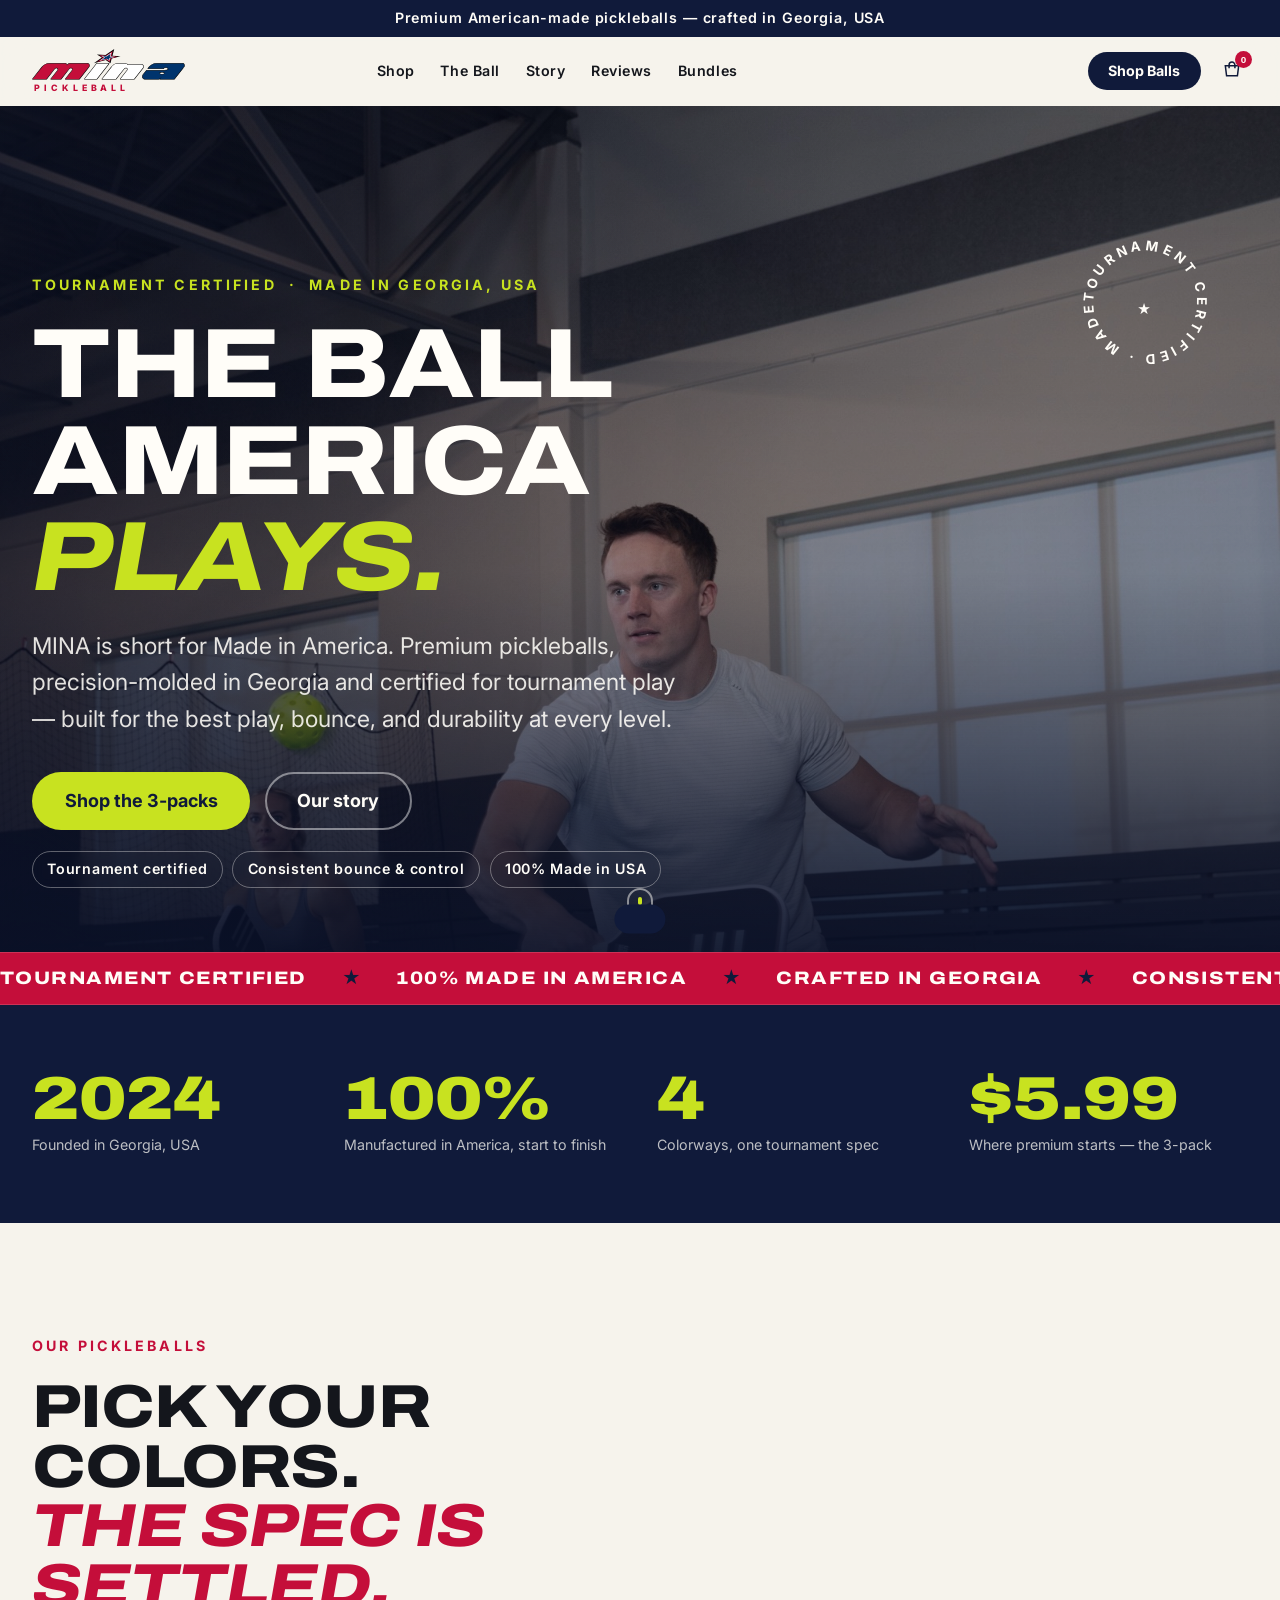
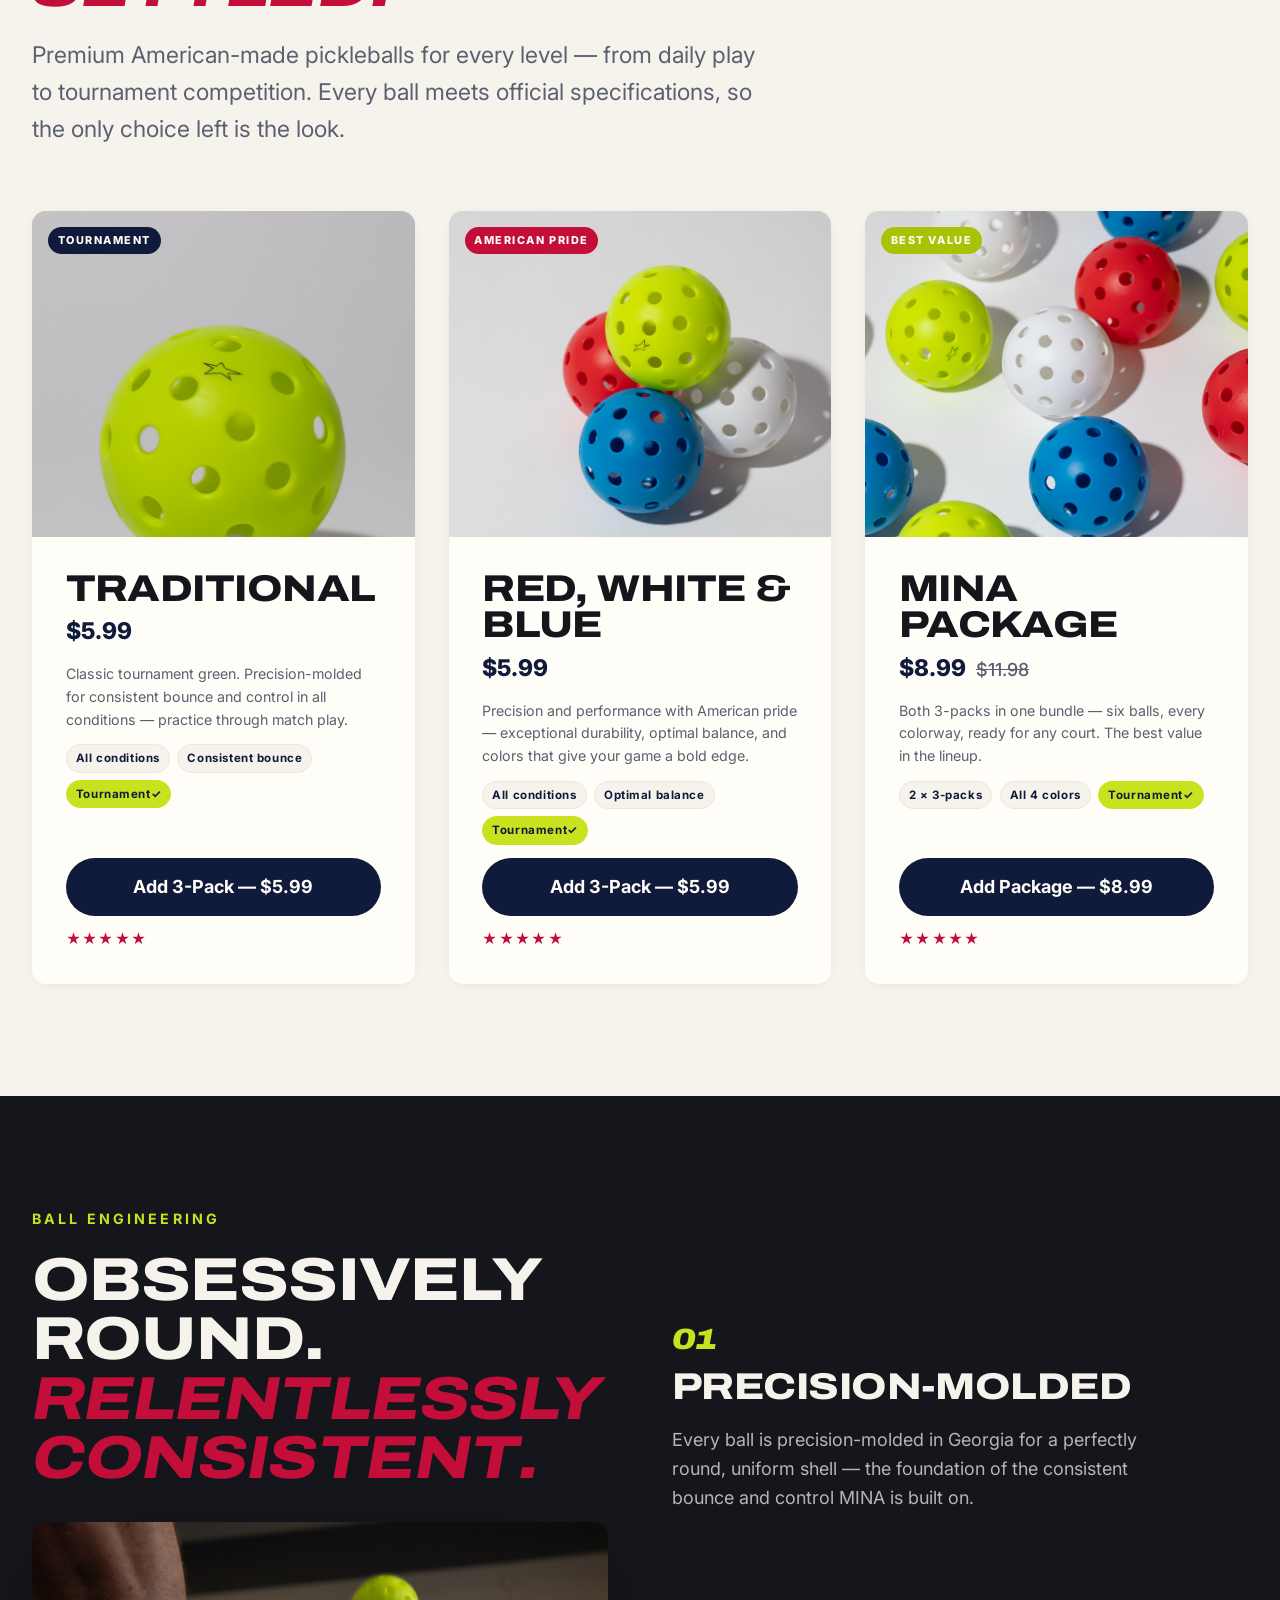
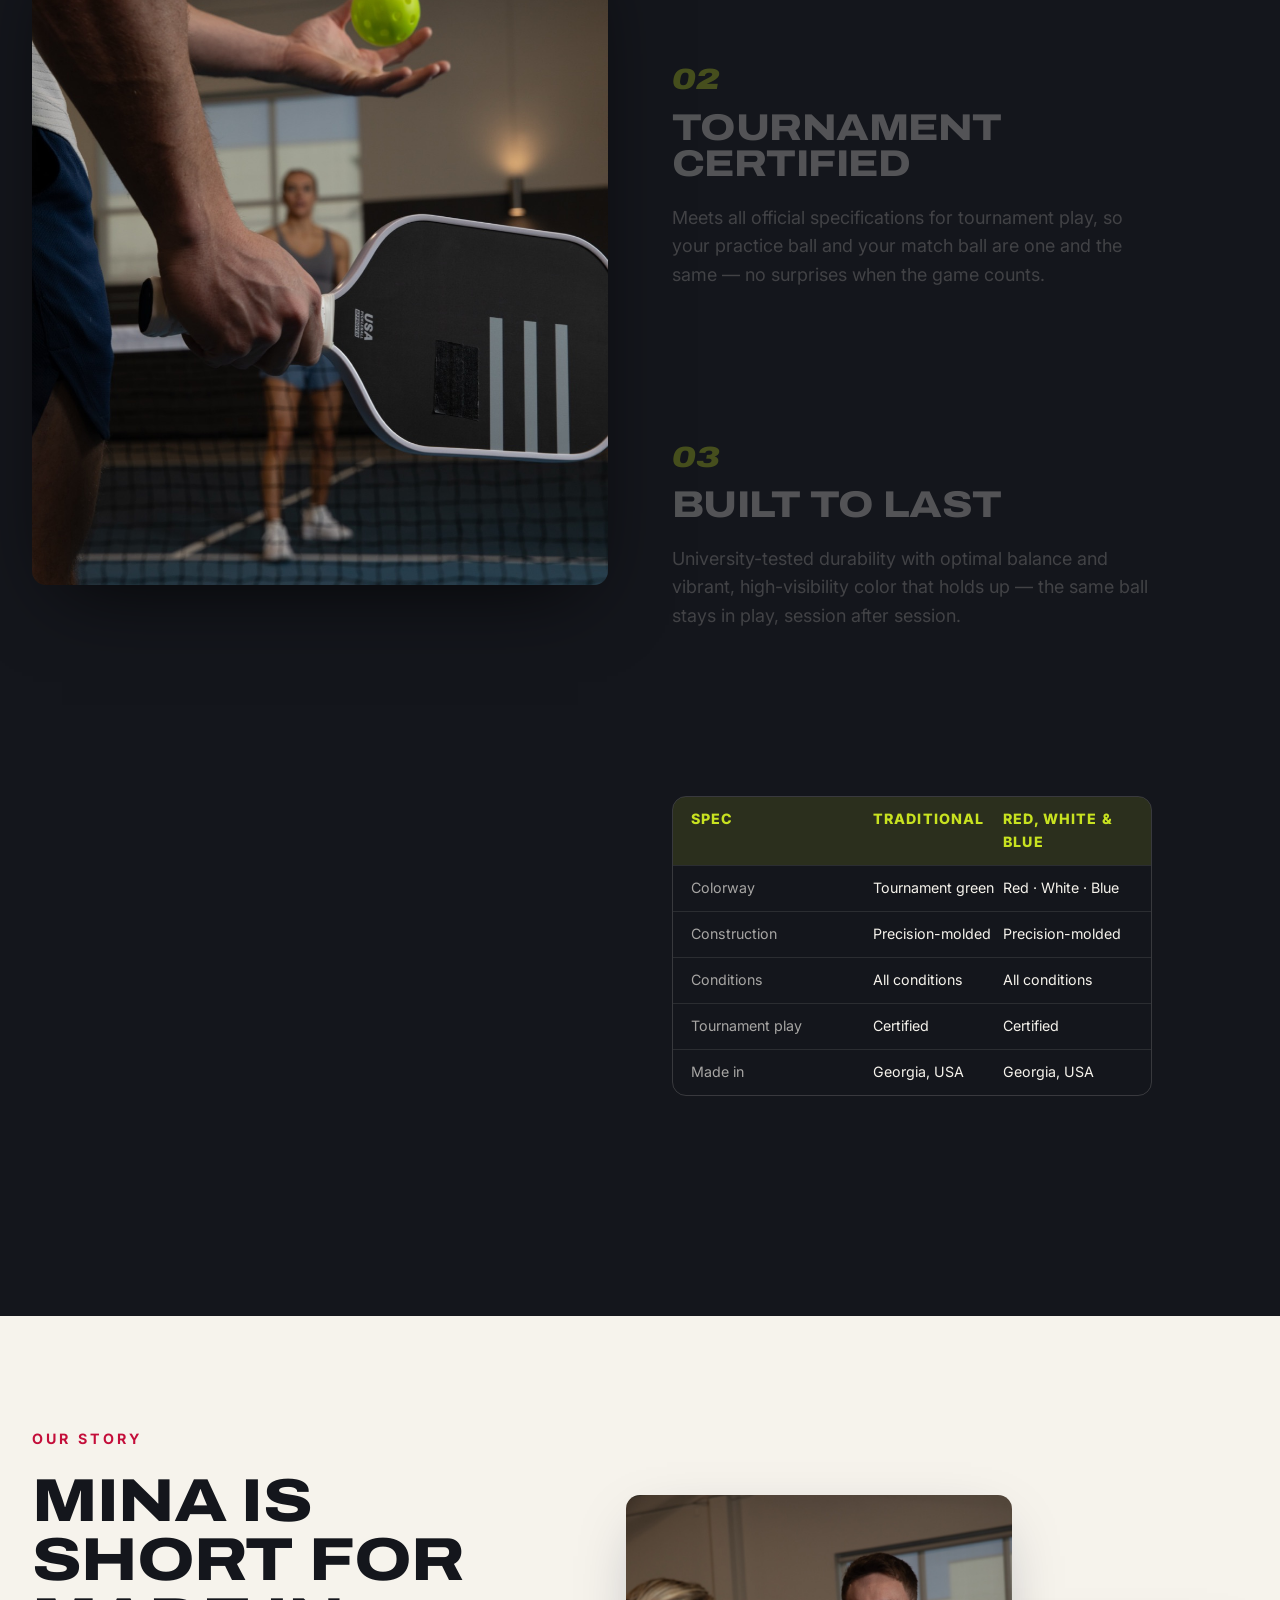
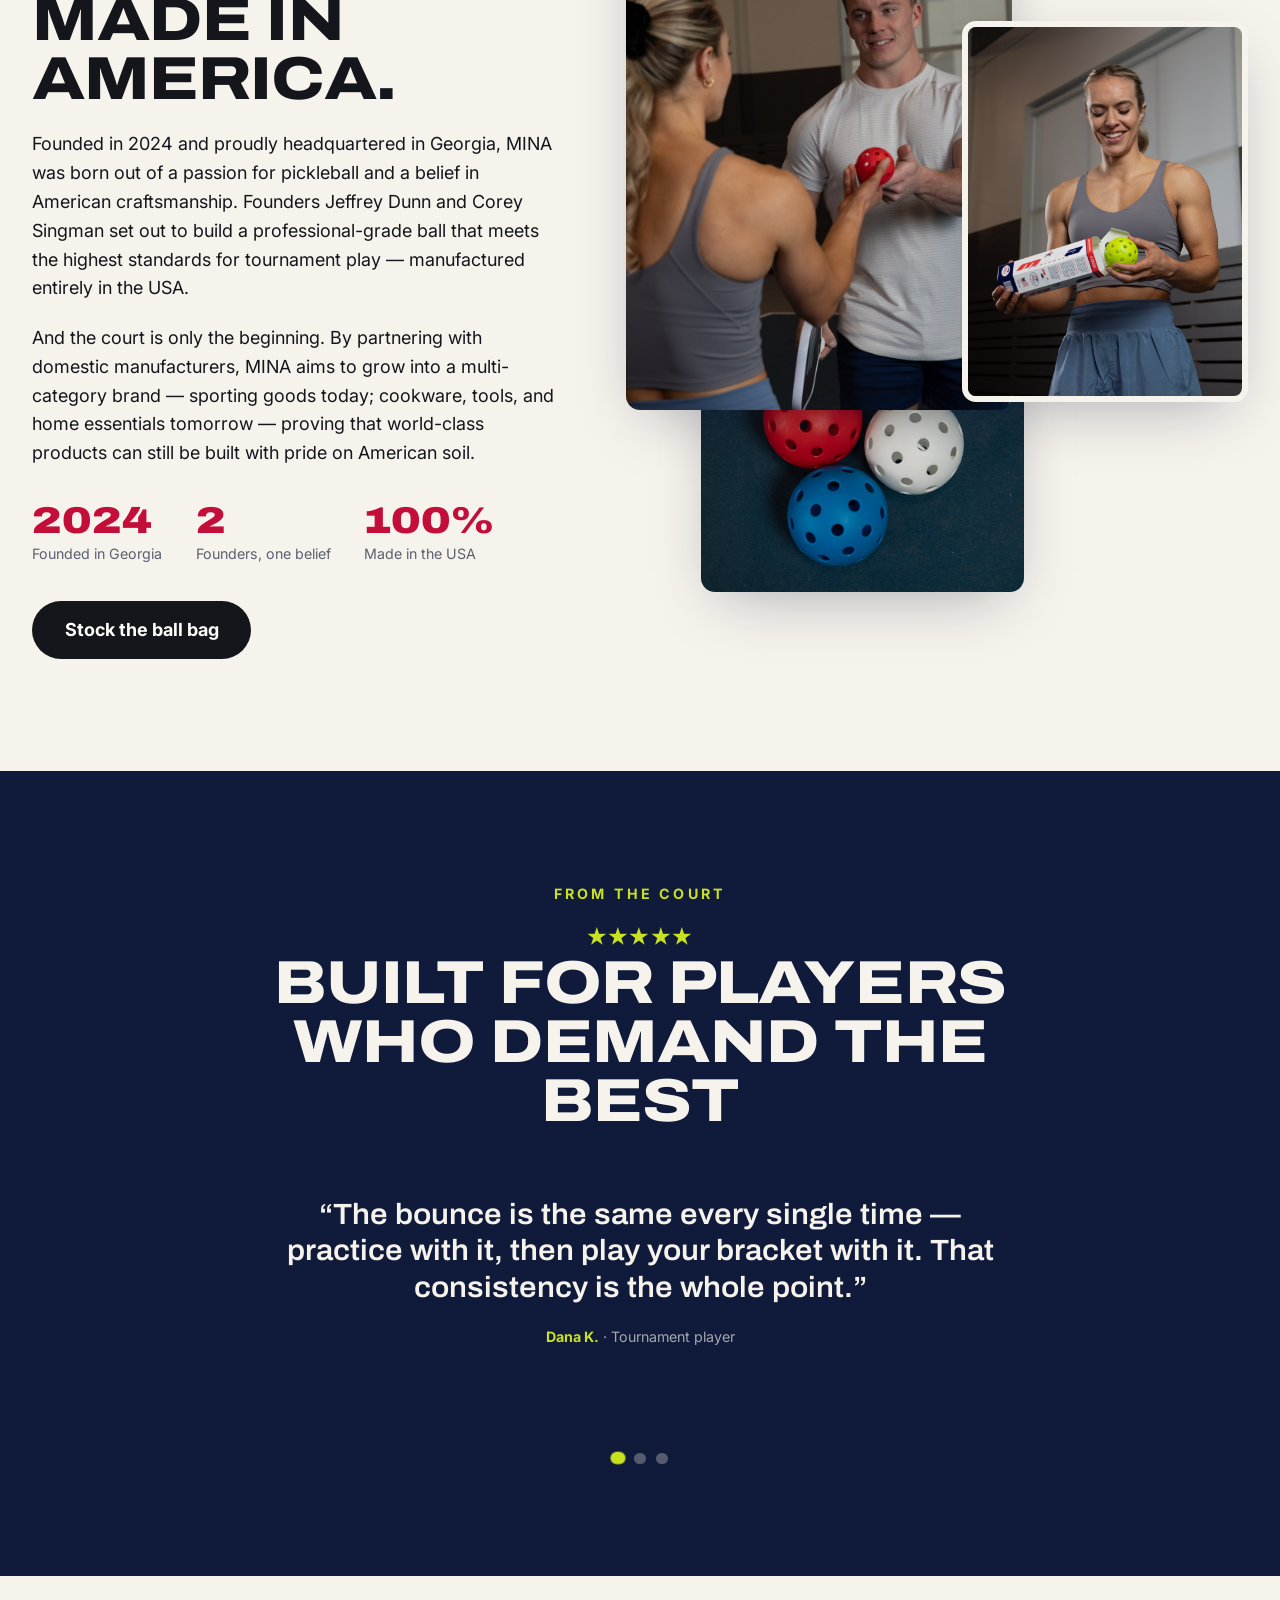
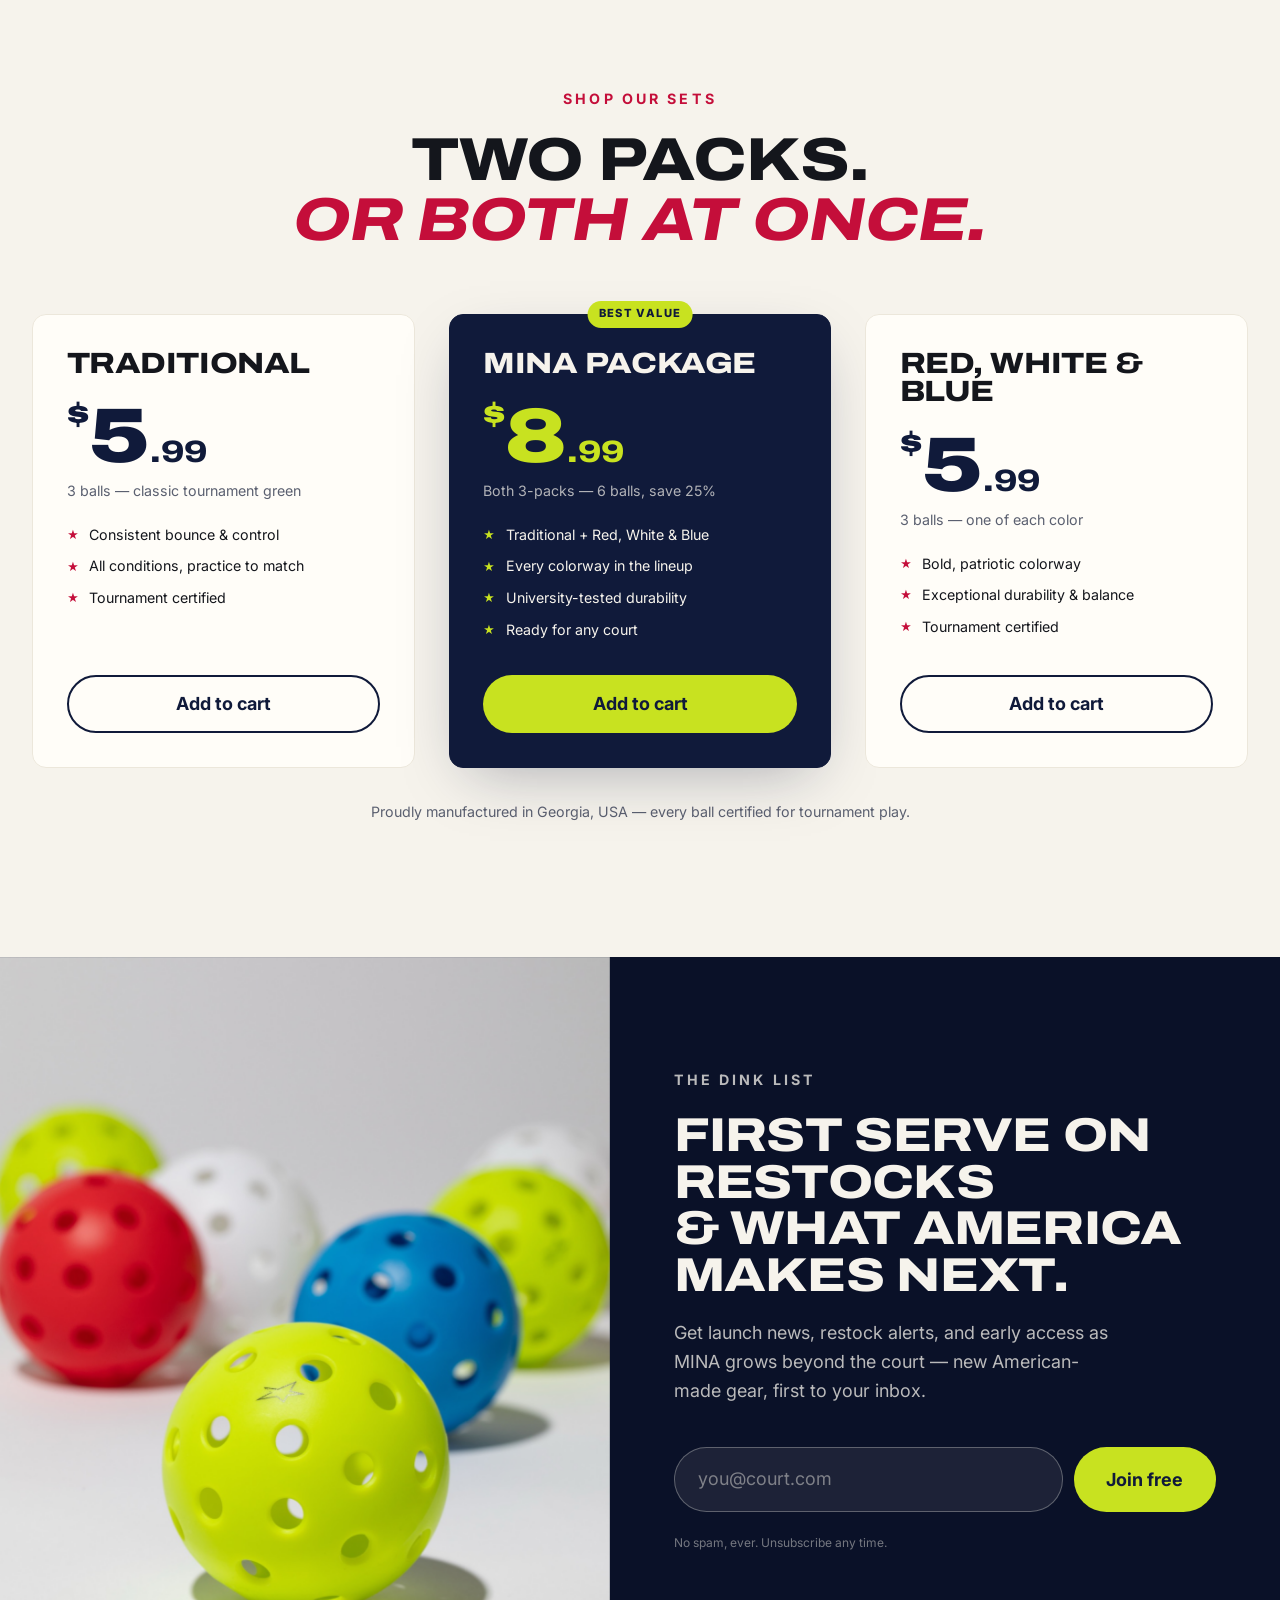
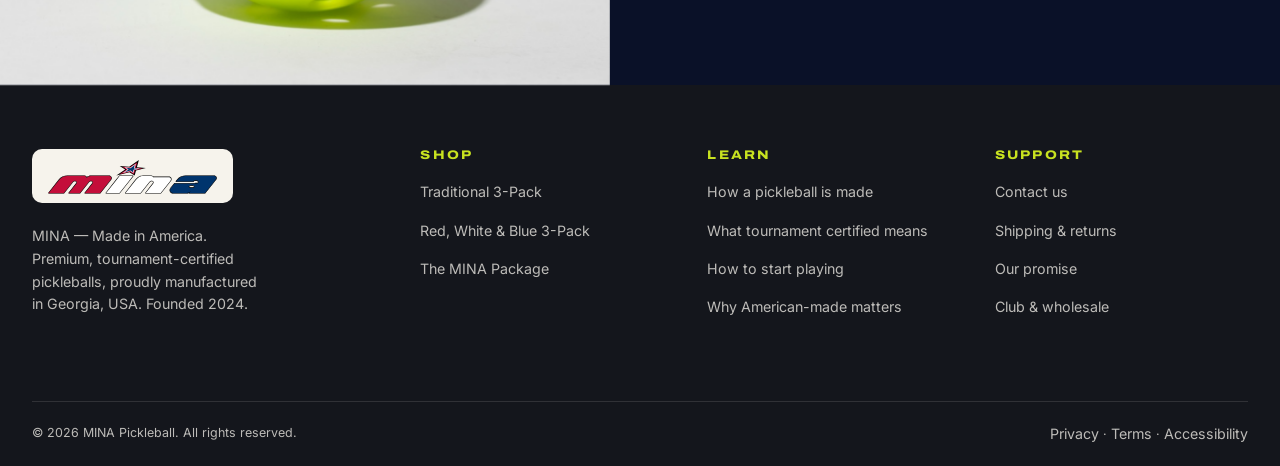
==== commit 1f46eb89: "Add files via upload" ====
--- a/mina-pickleball/index.html
+++ b/mina-pickleball/index.html
@@ -3,44 +3,43 @@
 <head>
 <meta charset="utf-8">
 <meta name="viewport" content="width=device-width, initial-scale=1">
-<title>MINA Pickleball — American-Made, Tournament-Proven Pickleballs</title>
-<meta name="description" content="MINA builds premium, USA Pickleball–approved pickleballs, 100% made in America. Outdoor 40, Indoor 26, and the limited Patriot Pack. Free U.S. shipping over $35.">
-<meta property="og:title" content="MINA Pickleball — The American Pickleball">
-<meta property="og:description" content="Premium, tournament-approved pickleballs. 100% Made in America.">
+<title>MINA Pickleball — Premium American-Made Pickleballs</title>
+<meta name="description" content="MINA (Made in America) crafts premium, tournament-certified pickleballs in Georgia, USA. Traditional and Red, White &amp; Blue 3-packs from $5.99.">
+<meta property="og:title" content="MINA Pickleball — Premium American-Made Pickleballs">
+<meta property="og:description" content="Tournament-certified pickleballs, proudly manufactured in Georgia, USA.">
 <meta property="og:image" content="media/scatter.jpg">
 <link rel="preconnect" href="https://fonts.googleapis.com">
 <link rel="preconnect" href="https://fonts.gstatic.com" crossorigin>
 <link href="https://fonts.googleapis.com/css2?family=Archivo:ital,wdth,wght@0,62..125,100..900;1,62..125,100..900&family=Inter:ital,opsz,wght@0,14..32,100..900;1,14..32,100..900&display=swap" rel="stylesheet">
 <link rel="stylesheet" href="css/main.css">
-<link rel="icon" href="data:image/svg+xml,<svg xmlns='http://www.w3.org/2000/svg' viewBox='0 0 100 100'><circle cx='50' cy='50' r='46' fill='%23c8e220'/><circle cx='35' cy='38' r='7' fill='%23101a3a'/><circle cx='62' cy='30' r='7' fill='%23101a3a'/><circle cx='68' cy='58' r='7' fill='%23101a3a'/><circle cx='42' cy='66' r='7' fill='%23101a3a'/></svg>">
+<link rel="icon" href="data:image/svg+xml,<svg xmlns='http://www.w3.org/2000/svg' viewBox='944 0 410 213'><polygon fill='%23000000' points='1353.01 109.23 1217.2 143.65 1198.34 212.65 1126.18 166.72 944.97 212.65 1067.22 129.2 991.25 80.85 1122.91 91.18 1256.47 0 1229.26 99.52 1353.01 109.23'/><polygon fill='%23c40e3a' points='1308.77 114.59 1203.07 141.37 1188.4 195.07 1132.24 159.33 991.21 195.07 1086.35 130.13 1027.23 92.5 1129.69 100.54 1233.64 29.58 1212.46 107.03 1308.77 114.59'/><polygon fill='%23ffffff' points='1270.94 117.03 1191.09 137.27 1180 177.84 1137.58 150.83 1031.04 177.84 1102.92 128.77 1058.25 100.35 1135.66 106.42 1214.18 52.81 1198.18 111.32 1270.94 117.03'/><polygon fill='%2300346d' points='1244.09 119.35 1182.78 134.89 1174.27 166.03 1141.69 145.3 1059.89 166.03 1115.08 128.36 1080.78 106.54 1140.22 111.2 1200.51 70.04 1188.23 114.96 1244.09 119.35'/></svg>">
 <script type="application/ld+json">
 {
   "@context": "https://schema.org",
   "@graph": [
     {
       "@type": "Product",
-      "name": "MINA Outdoor 40 — 3-Pack",
-      "description": "USA Pickleball–approved outdoor pickleball. 40 precision-drilled holes, seamless one-piece cast, made in the USA.",
+      "name": "MINA Traditional — 3-Pack",
+      "description": "Precision-molded green pickleballs for consistent bounce and control in all conditions. Tournament certified, made in Georgia, USA.",
       "image": "media/ball-green.jpg",
       "brand": {"@type": "Brand", "name": "MINA Pickleball"},
-      "offers": {"@type": "Offer", "price": "14.99", "priceCurrency": "USD", "availability": "https://schema.org/InStock"},
-      "aggregateRating": {"@type": "AggregateRating", "ratingValue": "4.9", "reviewCount": "2418"}
+      "offers": {"@type": "Offer", "price": "5.99", "priceCurrency": "USD", "availability": "https://schema.org/InStock"}
     },
     {
       "@type": "Product",
-      "name": "MINA Patriot Pack — 3-Pack",
-      "description": "Limited-run red, white, and blue outdoor pickleballs. Same tournament spec, all-American colorway.",
+      "name": "MINA Red, White & Blue — 3-Pack",
+      "description": "Red, white, and blue pickleballs that deliver precision and performance with American pride. Tournament certified, made in Georgia, USA.",
       "image": "media/trio-studio.jpg",
       "brand": {"@type": "Brand", "name": "MINA Pickleball"},
-      "offers": {"@type": "Offer", "price": "16.99", "priceCurrency": "USD", "availability": "https://schema.org/InStock"}
+      "offers": {"@type": "Offer", "price": "5.99", "priceCurrency": "USD", "availability": "https://schema.org/InStock"}
     },
     {
       "@type": "Product",
-      "name": "MINA Indoor 26 — 3-Pack",
-      "description": "Softer 26-hole indoor pickleball for gym courts. Quieter, controlled flight, made in the USA.",
-      "image": "media/ball-white.jpg",
+      "name": "The MINA Package",
+      "description": "Both 3-packs — Traditional and Red, White & Blue — in one best-value bundle. Six tournament-certified balls, made in Georgia, USA.",
+      "image": "media/scatter-flat.jpg",
       "brand": {"@type": "Brand", "name": "MINA Pickleball"},
-      "offers": {"@type": "Offer", "price": "13.99", "priceCurrency": "USD", "availability": "https://schema.org/InStock"}
+      "offers": {"@type": "Offer", "price": "8.99", "priceCurrency": "USD", "availability": "https://schema.org/InStock"}
     }
   ]
 }
@@ -51,14 +50,14 @@
 
 <!-- Promo bar -->
 <div class="promo-bar" role="region" aria-label="Announcements">
-  <p class="promo-bar__msg" id="promoMsg">Free U.S. shipping on orders over $35</p>
+  <p class="promo-bar__msg" id="promoMsg">Premium American-made pickleballs — crafted in Georgia, USA</p>
 </div>
 
 <!-- Header -->
 <header class="site-header" id="siteHeader">
   <nav class="nav container" aria-label="Primary">
     <a class="nav__brand" href="#top" aria-label="MINA Pickleball home">
-      <span class="nav__wordmark">mina<em>&#9733;</em></span>
+      <img class="nav__logo" src="media/logo-mark.svg" alt="MINA">
       <span class="nav__sub">PICKLEBALL</span>
     </a>
     <button class="nav__toggle" id="navToggle" aria-expanded="false" aria-controls="navMenu" aria-label="Open menu">
@@ -90,28 +89,28 @@
     <div class="hero__scrim"></div>
   </div>
   <div class="hero__inner container">
-    <p class="eyebrow eyebrow--light reveal">USA Pickleball Approved &nbsp;·&nbsp; Est. Spokane, WA</p>
+    <p class="eyebrow eyebrow--light reveal">Tournament Certified &nbsp;·&nbsp; Made in Georgia, USA</p>
     <h1 class="hero__title">
       <span class="reveal d1">The ball</span>
       <span class="reveal d2">America</span>
       <span class="reveal d3"><em>plays.</em></span>
     </h1>
-    <p class="hero__lede reveal d4">Premium pickleballs, cast in one seamless piece and drilled to tournament spec — 100% made in the USA. From first rally to championship Sunday.</p>
+    <p class="hero__lede reveal d4">MINA is short for Made in America. Premium pickleballs, precision-molded in Georgia and certified for tournament play — built for the best play, bounce, and durability at every level.</p>
     <div class="hero__cta reveal d5">
-      <a class="btn btn--lime" href="#shop">Shop the Outdoor 40</a>
+      <a class="btn btn--lime" href="#shop">Shop the 3-packs</a>
       <a class="btn btn--ghost" href="#story">Our story</a>
     </div>
     <ul class="hero__chips reveal d6" aria-label="Product highlights">
-      <li>40 precision holes</li>
-      <li>True-flight guarantee</li>
-      <li>Made in USA</li>
+      <li>Tournament certified</li>
+      <li>Consistent bounce &amp; control</li>
+      <li>100% Made in USA</li>
     </ul>
   </div>
   <a class="hero__scroll" href="#proof" aria-label="Scroll to content"><span></span></a>
   <div class="hero__badge" aria-hidden="true">
     <svg viewBox="0 0 120 120">
       <defs><path id="circlePath" d="M60,60 m-44,0 a44,44 0 1,1 88,0 a44,44 0 1,1 -88,0"/></defs>
-      <text><textPath href="#circlePath">USA PICKLEBALL APPROVED · MADE IN AMERICA · </textPath></text>
+      <text><textPath href="#circlePath">TOURNAMENT CERTIFIED · MADE IN AMERICA · </textPath></text>
       <text class="hero__badge-star" x="60" y="70" text-anchor="middle">&#9733;</text>
     </svg>
   </div>
@@ -121,23 +120,23 @@
 <section class="proof" id="proof">
   <div class="ticker" aria-hidden="true">
     <div class="ticker__track">
-      <span>USA Pickleball Approved</span><i>&#9733;</i>
+      <span>Tournament Certified</span><i>&#9733;</i>
       <span>100% Made in America</span><i>&#9733;</i>
-      <span>Tournament Grade</span><i>&#9733;</i>
-      <span>True-Flight Guarantee</span><i>&#9733;</i>
-      <span>Free Shipping over $35</span><i>&#9733;</i>
-      <span>USA Pickleball Approved</span><i>&#9733;</i>
+      <span>Crafted in Georgia</span><i>&#9733;</i>
+      <span>Consistent Bounce &amp; Control</span><i>&#9733;</i>
+      <span>3-Packs from $5.99</span><i>&#9733;</i>
+      <span>Tournament Certified</span><i>&#9733;</i>
       <span>100% Made in America</span><i>&#9733;</i>
-      <span>Tournament Grade</span><i>&#9733;</i>
-      <span>True-Flight Guarantee</span><i>&#9733;</i>
-      <span>Free Shipping over $35</span><i>&#9733;</i>
+      <span>Crafted in Georgia</span><i>&#9733;</i>
+      <span>Consistent Bounce &amp; Control</span><i>&#9733;</i>
+      <span>3-Packs from $5.99</span><i>&#9733;</i>
     </div>
   </div>
   <div class="metrics container">
-    <div class="metric reveal"><strong><span class="count" data-count="4.9" data-decimals="1">0</span></strong><span>Average rating across 2,400+ reviews</span></div>
-    <div class="metric reveal d1"><strong><span class="count" data-count="128">0</span></strong><span>Clubs &amp; facilities rallying on MINA</span></div>
-    <div class="metric reveal d2"><strong><span class="count" data-count="50">0</span></strong><span>States shipped — free over $35</span></div>
-    <div class="metric reveal d3"><strong><span class="count" data-count="100">0</span>%</strong><span>Cast, drilled &amp; packed in the USA</span></div>
+    <div class="metric reveal"><strong><span class="count" data-count="2024">0</span></strong><span>Founded in Georgia, USA</span></div>
+    <div class="metric reveal d1"><strong><span class="count" data-count="100">0</span>%</strong><span>Manufactured in America, start to finish</span></div>
+    <div class="metric reveal d2"><strong><span class="count" data-count="4">0</span></strong><span>Colorways, one tournament spec</span></div>
+    <div class="metric reveal d3"><strong>$<span class="count" data-count="5.99" data-decimals="2">0</span></strong><span>Where premium starts — the 3-pack</span></div>
   </div>
 </section>
 
@@ -145,74 +144,74 @@
 <section class="shop section" id="shop">
   <div class="container">
     <header class="section__head reveal">
-      <p class="eyebrow">The Lineup</p>
-      <h2>Pick your court.<br><em>We'll bring the ball.</em></h2>
-      <p class="section__lede">One taxonomy, zero guesswork: every MINA ball is speced, rated, and approved — so recreational, performance, and tournament players all self-select in a glance.</p>
+      <p class="eyebrow">Our Pickleballs</p>
+      <h2>Pick your colors.<br><em>The spec is settled.</em></h2>
+      <p class="section__lede">Premium American-made pickleballs for every level — from daily play to tournament competition. Every ball meets official specifications, so the only choice left is the look.</p>
     </header>
     <div class="product-grid">
 
-      <article class="product-card reveal" data-name="Outdoor 40 · 3-Pack" data-price="14.99">
+      <article class="product-card reveal" data-name="Traditional · 3-Pack" data-price="5.99">
         <span class="product-card__tier product-card__tier--tournament">Tournament</span>
         <div class="product-card__media">
-          <img class="is-base" src="media/ball-green.jpg" alt="MINA Outdoor 40 pickleball in optic lime" loading="lazy">
-          <img class="is-hover" src="media/pack-green.jpg" alt="MINA Outdoor 40 three-pack tube" loading="lazy">
+          <img class="is-base" src="media/ball-green.jpg" alt="MINA Traditional pickleball in classic tournament green" loading="lazy">
+          <img class="is-hover" src="media/pack-green.jpg" alt="MINA Traditional three-pack tube" loading="lazy">
         </div>
         <div class="product-card__body">
           <div class="product-card__title-row">
-            <h3>Outdoor 40</h3>
-            <p class="product-card__price">$14.99 <s>$17.99</s></p>
-          </div>
-          <p class="product-card__copy">The flagship. 40 precision-drilled holes for dead-true flight in wind, cast for a crisp, consistent pop.</p>
+            <h3>Traditional</h3>
+            <p class="product-card__price">$5.99</p>
+          </div>
+          <p class="product-card__copy">Classic tournament green. Precision-molded for consistent bounce and control in all conditions — practice through match play.</p>
           <ul class="spec-chips">
-            <li>Outdoor</li><li>40 holes</li><li>Hard</li><li title="USA Pickleball Approved">USAP&#10003;</li>
+            <li>All conditions</li><li>Consistent bounce</li><li title="Meets all official specifications for tournament play">Tournament&#10003;</li>
           </ul>
           <div class="product-card__actions">
-            <button class="btn btn--primary add-to-cart">Add 3-Pack — $14.99</button>
-            <span class="stars" aria-label="Rated 4.9 out of 5">&#9733;&#9733;&#9733;&#9733;&#9733; <b>4.9</b></span>
-          </div>
-        </div>
-      </article>
-
-      <article class="product-card reveal d1" data-name="Patriot Pack · 3-Pack" data-price="16.99">
-        <span class="product-card__tier product-card__tier--limited">Limited Run</span>
+            <button class="btn btn--primary add-to-cart">Add 3-Pack — $5.99</button>
+            <span class="stars" aria-hidden="true">&#9733;&#9733;&#9733;&#9733;&#9733;</span>
+          </div>
+        </div>
+      </article>
+
+      <article class="product-card reveal d1" data-name="Red, White &amp; Blue · 3-Pack" data-price="5.99">
+        <span class="product-card__tier product-card__tier--limited">American Pride</span>
         <div class="product-card__media">
-          <img class="is-base" src="media/trio-studio.jpg" alt="Red, white, and blue MINA Patriot Pack pickleballs" loading="lazy">
-          <img class="is-hover" src="media/pack-patriot.jpg" alt="MINA Patriot Pack three-pack tube" loading="lazy">
+          <img class="is-base" src="media/trio-studio.jpg" alt="Red, white, and blue MINA pickleballs" loading="lazy">
+          <img class="is-hover" src="media/pack-patriot.jpg" alt="MINA Red, White and Blue three-pack tube" loading="lazy">
         </div>
         <div class="product-card__body">
           <div class="product-card__title-row">
-            <h3>Patriot Pack</h3>
-            <p class="product-card__price">$16.99</p>
-          </div>
-          <p class="product-card__copy">Red, white, and blue — same tournament spec, all-American colorway. The gift ball of summer leagues.</p>
+            <h3>Red, White &amp; Blue</h3>
+            <p class="product-card__price">$5.99</p>
+          </div>
+          <p class="product-card__copy">Precision and performance with American pride — exceptional durability, optimal balance, and colors that give your game a bold edge.</p>
           <ul class="spec-chips">
-            <li>Outdoor</li><li>40 holes</li><li>Hard</li><li title="USA Pickleball Approved">USAP&#10003;</li>
+            <li>All conditions</li><li>Optimal balance</li><li title="Meets all official specifications for tournament play">Tournament&#10003;</li>
           </ul>
           <div class="product-card__actions">
-            <button class="btn btn--primary add-to-cart">Add 3-Pack — $16.99</button>
-            <span class="stars" aria-label="Rated 4.8 out of 5">&#9733;&#9733;&#9733;&#9733;&#9733; <b>4.8</b></span>
-          </div>
-        </div>
-      </article>
-
-      <article class="product-card reveal d2" data-name="Indoor 26 · 3-Pack" data-price="13.99">
-        <span class="product-card__tier product-card__tier--rec">Recreational</span>
+            <button class="btn btn--primary add-to-cart">Add 3-Pack — $5.99</button>
+            <span class="stars" aria-hidden="true">&#9733;&#9733;&#9733;&#9733;&#9733;</span>
+          </div>
+        </div>
+      </article>
+
+      <article class="product-card reveal d2" data-name="The MINA Package" data-price="8.99">
+        <span class="product-card__tier product-card__tier--rec">Best Value</span>
         <div class="product-card__media">
-          <img class="is-base" src="media/ball-white.jpg" alt="MINA Indoor 26 pickleball in white" loading="lazy">
-          <img class="is-hover" src="media/pack-open.jpg" alt="MINA tube opened with balls sliding out" loading="lazy">
+          <img class="is-base" src="media/scatter-flat.jpg" alt="All four MINA ball colors scattered together" loading="lazy">
+          <img class="is-hover" src="media/pour.jpg" alt="Red, white, and blue MINA balls pouring from the tube" loading="lazy">
         </div>
         <div class="product-card__body">
           <div class="product-card__title-row">
-            <h3>Indoor 26</h3>
-            <p class="product-card__price">$13.99</p>
-          </div>
-          <p class="product-card__copy">Softer cast and 26 larger holes for gym courts — quieter off the paddle, forgiving through the kitchen.</p>
+            <h3>MINA Package</h3>
+            <p class="product-card__price">$8.99 <s>$11.98</s></p>
+          </div>
+          <p class="product-card__copy">Both 3-packs in one bundle — six balls, every colorway, ready for any court. The best value in the lineup.</p>
           <ul class="spec-chips">
-            <li>Indoor</li><li>26 holes</li><li>Soft</li><li title="USA Pickleball Approved">USAP&#10003;</li>
+            <li>2 &times; 3-packs</li><li>All 4 colors</li><li title="Meets all official specifications for tournament play">Tournament&#10003;</li>
           </ul>
           <div class="product-card__actions">
-            <button class="btn btn--primary add-to-cart">Add 3-Pack — $13.99</button>
-            <span class="stars" aria-label="Rated 4.9 out of 5">&#9733;&#9733;&#9733;&#9733;&#9733; <b>4.9</b></span>
+            <button class="btn btn--primary add-to-cart">Add Package — $8.99</button>
+            <span class="stars" aria-hidden="true">&#9733;&#9733;&#9733;&#9733;&#9733;</span>
           </div>
         </div>
       </article>
@@ -236,29 +235,29 @@
     <div class="engineering__steps">
       <div class="eng-step" data-step="0">
         <span class="eng-step__num">01</span>
-        <h3>One seamless cast</h3>
-        <p>No seams, no welds, no weak points. Each ball is rotationally cast as a single piece, so it wears evenly and never splits at a joint — rally after rally, season after season.</p>
+        <h3>Precision-molded</h3>
+        <p>Every ball is precision-molded in Georgia for a perfectly round, uniform shell — the foundation of the consistent bounce and control MINA is built on.</p>
       </div>
       <div class="eng-step" data-step="1">
         <span class="eng-step__num">02</span>
-        <h3>40 precision-drilled holes</h3>
-        <p>Machine-drilled to a ±0.1&nbsp;mm tolerance and balanced around the seamless core. The result is a dead-true flight path that holds its line through wind and hard drives.</p>
+        <h3>Tournament certified</h3>
+        <p>Meets all official specifications for tournament play, so your practice ball and your match ball are one and the same — no surprises when the game counts.</p>
       </div>
       <div class="eng-step" data-step="2">
         <span class="eng-step__num">03</span>
-        <h3>Weighted for the win</h3>
-        <p>Tuned to the middle of the USA Pickleball spec window — enough mass to punch through a breeze, enough touch to drop a dink on the line. Approved for sanctioned play.</p>
+        <h3>Built to last</h3>
+        <p>University-tested durability with optimal balance and vibrant, high-visibility color that holds up — the same ball stays in play, session after session.</p>
       </div>
 
       <div class="spec-table reveal" role="table" aria-label="MINA ball specifications">
         <div class="spec-table__row spec-table__row--head" role="row">
-          <span role="columnheader">Spec</span><span role="columnheader">Outdoor 40</span><span role="columnheader">Indoor 26</span>
-        </div>
-        <div class="spec-table__row" role="row"><span role="cell">Hole count</span><span role="cell">40</span><span role="cell">26</span></div>
-        <div class="spec-table__row" role="row"><span role="cell">Hardness</span><span role="cell">Hard</span><span role="cell">Soft</span></div>
-        <div class="spec-table__row" role="row"><span role="cell">Weight</span><span role="cell">26&nbsp;g</span><span role="cell">24&nbsp;g</span></div>
-        <div class="spec-table__row" role="row"><span role="cell">Diameter</span><span role="cell">74&nbsp;mm</span><span role="cell">74&nbsp;mm</span></div>
-        <div class="spec-table__row" role="row"><span role="cell">USA Pickleball</span><span role="cell">Approved</span><span role="cell">Approved</span></div>
+          <span role="columnheader">Spec</span><span role="columnheader">Traditional</span><span role="columnheader">Red, White &amp; Blue</span>
+        </div>
+        <div class="spec-table__row" role="row"><span role="cell">Colorway</span><span role="cell">Tournament green</span><span role="cell">Red · White · Blue</span></div>
+        <div class="spec-table__row" role="row"><span role="cell">Construction</span><span role="cell">Precision-molded</span><span role="cell">Precision-molded</span></div>
+        <div class="spec-table__row" role="row"><span role="cell">Conditions</span><span role="cell">All conditions</span><span role="cell">All conditions</span></div>
+        <div class="spec-table__row" role="row"><span role="cell">Tournament play</span><span role="cell">Certified</span><span role="cell">Certified</span></div>
+        <div class="spec-table__row" role="row"><span role="cell">Made in</span><span role="cell">Georgia, USA</span><span role="cell">Georgia, USA</span></div>
       </div>
     </div>
   </div>
@@ -269,13 +268,13 @@
   <div class="container story__layout">
     <div class="story__text">
       <p class="eyebrow reveal">Our story</p>
-      <h2 class="reveal d1">We made the ball<br>we couldn't buy.</h2>
-      <p class="reveal d2">Every ball on the shelf was molded overseas, split at the seam by August, and flew like it had opinions. So we did the unreasonable thing: built a foundry-grade casting line in Spokane, Washington, and started making pickleballs the way America used to make everything — properly.</p>
-      <p class="reveal d3">Every MINA ball is cast, drilled, inspected, and packed within American borders by people who play on Tuesday nights. When you rally with MINA, you're keeping the game — and the work — at home.</p>
+      <h2 class="reveal d1">MINA is short for<br>Made in America.</h2>
+      <p class="reveal d2">Founded in 2024 and proudly headquartered in Georgia, MINA was born out of a passion for pickleball and a belief in American craftsmanship. Founders Jeffrey Dunn and Corey Singman set out to build a professional-grade ball that meets the highest standards for tournament play — manufactured entirely in the USA.</p>
+      <p class="reveal d3">And the court is only the beginning. By partnering with domestic manufacturers, MINA aims to grow into a multi-category brand — sporting goods today; cookware, tools, and home essentials tomorrow — proving that world-class products can still be built with pride on American soil.</p>
       <div class="story__stats reveal d4">
-        <div><strong>2025</strong><span>First cast poured</span></div>
-        <div><strong>14</strong><span>QC checks per ball</span></div>
-        <div><strong>1</strong><span>Country of origin</span></div>
+        <div><strong>2024</strong><span>Founded in Georgia</span></div>
+        <div><strong>2</strong><span>Founders, one belief</span></div>
+        <div><strong>100%</strong><span>Made in the USA</span></div>
       </div>
       <a class="btn btn--dark reveal d5" href="#bundles">Stock the ball bag</a>
     </div>
@@ -291,21 +290,21 @@
 <section class="reviews section section--navy" id="reviews">
   <div class="container">
     <header class="section__head section__head--center reveal">
-      <p class="eyebrow eyebrow--lime">Player reviews</p>
-      <h2><span class="stars stars--lg" aria-hidden="true">&#9733;&#9733;&#9733;&#9733;&#9733;</span> 4.9 from 2,400+ rallies</h2>
+      <p class="eyebrow eyebrow--lime">From the court</p>
+      <h2><span class="stars stars--lg" aria-hidden="true">&#9733;&#9733;&#9733;&#9733;&#9733;</span> Built for players<br>who demand the best</h2>
     </header>
     <div class="review-rotator reveal" id="reviewRotator" aria-live="polite">
       <blockquote class="review is-active">
-        <p>&ldquo;First outdoor ball I've played that flies the same in game one and game thirty. Our whole club switched by the end of the month.&rdquo;</p>
-        <footer><strong>Dana K.</strong> · Tournament · 4.5 DUPR</footer>
+        <p>&ldquo;The bounce is the same every single time — practice with it, then play your bracket with it. That consistency is the whole point.&rdquo;</p>
+        <footer><strong>Dana K.</strong> · Tournament player</footer>
       </blockquote>
       <blockquote class="review">
-        <p>&ldquo;The pop off the paddle is unreal — crisp without being harsh. And it genuinely survives our chip-seal community courts.&rdquo;</p>
-        <footer><strong>Marcus T.</strong> · Performance · Plays 3× weekly</footer>
+        <p>&ldquo;Crisp off the paddle and genuinely durable — the same three balls have survived a full season on our outdoor courts.&rdquo;</p>
+        <footer><strong>Marcus T.</strong> · Plays 3× weekly</footer>
       </blockquote>
       <blockquote class="review">
-        <p>&ldquo;Bought the Patriot Pack for a family reunion and got talked into leaving all three balls behind. Ordering the club case next.&rdquo;</p>
-        <footer><strong>Elena R.</strong> · Recreational · Backyard league commissioner</footer>
+        <p>&ldquo;Brought the Red, White &amp; Blue pack to a family reunion and left all three balls behind by popular demand. Buying American made it an easy yes.&rdquo;</p>
+        <footer><strong>Elena R.</strong> · Backyard league commissioner</footer>
       </blockquote>
     </div>
     <div class="review-dots" role="tablist" aria-label="Choose review">
@@ -320,47 +319,47 @@
 <section class="bundles section" id="bundles">
   <div class="container">
     <header class="section__head section__head--center reveal">
-      <p class="eyebrow">Stock up</p>
-      <h2>Buy like a club,<br><em>pay like a member.</em></h2>
+      <p class="eyebrow">Shop our sets</p>
+      <h2>Two packs.<br><em>Or both at once.</em></h2>
     </header>
     <div class="bundle-grid">
-      <article class="bundle reveal" data-name="3-Pack" data-price="14.99">
-        <h3>3-Pack</h3>
-        <p class="bundle__price"><sup>$</sup>14<small>.99</small></p>
-        <p class="bundle__per">$5.00 / ball</p>
+      <article class="bundle reveal" data-name="Traditional · 3-Pack" data-price="5.99">
+        <h3>Traditional</h3>
+        <p class="bundle__price"><sup>$</sup>5<small>.99</small></p>
+        <p class="bundle__per">3 balls — classic tournament green</p>
         <ul>
-          <li>Outdoor 40 or Indoor 26</li>
-          <li>Recyclable tube packaging</li>
-          <li>True-flight guarantee</li>
+          <li>Consistent bounce &amp; control</li>
+          <li>All conditions, practice to match</li>
+          <li>Tournament certified</li>
         </ul>
         <button class="btn btn--outline add-to-cart">Add to cart</button>
       </article>
-      <article class="bundle bundle--featured reveal d1" data-name="12-Pack" data-price="49.00">
-        <span class="bundle__flag">Most popular</span>
-        <h3>12-Pack</h3>
-        <p class="bundle__price"><sup>$</sup>49<small>.00</small></p>
-        <p class="bundle__per">$4.08 / ball — save 18%</p>
+      <article class="bundle bundle--featured reveal d1" data-name="The MINA Package" data-price="8.99">
+        <span class="bundle__flag">Best value</span>
+        <h3>MINA Package</h3>
+        <p class="bundle__price"><sup>$</sup>8<small>.99</small></p>
+        <p class="bundle__per">Both 3-packs — 6 balls, save 25%</p>
         <ul>
-          <li>Mix outdoor &amp; indoor</li>
-          <li>Free U.S. shipping</li>
-          <li>True-flight guarantee</li>
-          <li>League-night insurance</li>
+          <li>Traditional + Red, White &amp; Blue</li>
+          <li>Every colorway in the lineup</li>
+          <li>University-tested durability</li>
+          <li>Ready for any court</li>
         </ul>
         <button class="btn btn--lime add-to-cart">Add to cart</button>
       </article>
-      <article class="bundle reveal d2" data-name="Club Case (48)" data-price="169.00">
-        <h3>Club Case</h3>
-        <p class="bundle__price"><sup>$</sup>169<small>.00</small></p>
-        <p class="bundle__per">48 balls — $3.52 / ball</p>
+      <article class="bundle reveal d2" data-name="Red, White &amp; Blue · 3-Pack" data-price="5.99">
+        <h3>Red, White &amp; Blue</h3>
+        <p class="bundle__price"><sup>$</sup>5<small>.99</small></p>
+        <p class="bundle__per">3 balls — one of each color</p>
         <ul>
-          <li>Facility &amp; league pricing</li>
-          <li>Free U.S. shipping</li>
-          <li>Dedicated club support</li>
+          <li>Bold, patriotic colorway</li>
+          <li>Exceptional durability &amp; balance</li>
+          <li>Tournament certified</li>
         </ul>
         <button class="btn btn--outline add-to-cart">Add to cart</button>
       </article>
     </div>
-    <p class="bundles__note reveal">Every order ships from Spokane, WA within 24 hours. 30-day no-questions returns.</p>
+    <p class="bundles__note reveal">Proudly manufactured in Georgia, USA — every ball certified for tournament play.</p>
   </div>
 </section>
 
@@ -371,8 +370,8 @@
   </div>
   <div class="signup__panel">
     <p class="eyebrow eyebrow--light reveal">The Dink List</p>
-    <h2 class="reveal d1">First serve on drops,<br>restocks &amp; club deals.</h2>
-    <p class="reveal d2">Join 12,000 players getting early access to limited colorways — plus 10% off your first order.</p>
+    <h2 class="reveal d1">First serve on restocks<br>&amp; what America makes next.</h2>
+    <p class="reveal d2">Get launch news, restock alerts, and early access as MINA grows beyond the court — new American-made gear, first to your inbox.</p>
     <form class="signup__form reveal d3" id="signupForm" novalidate>
       <label class="visually-hidden" for="signupEmail">Email address</label>
       <input type="email" id="signupEmail" name="email" placeholder="you@court.com" required autocomplete="email">
@@ -388,25 +387,24 @@
 <footer class="footer">
   <div class="container footer__grid">
     <div class="footer__brand">
-      <span class="nav__wordmark nav__wordmark--footer">mina<em>&#9733;</em></span>
-      <p>Premium pickleballs, 100% made in America. Cast, drilled &amp; packed in Spokane,&nbsp;WA.</p>
+      <span class="footer__logo"><img src="media/logo-mark.svg" alt="MINA Pickleball"></span>
+      <p>MINA — Made in America. Premium, tournament-certified pickleballs, proudly manufactured in Georgia,&nbsp;USA. Founded 2024.</p>
     </div>
     <nav aria-label="Shop">
       <h4>Shop</h4>
       <ul>
-        <li><a href="#shop">Outdoor 40</a></li>
-        <li><a href="#shop">Indoor 26</a></li>
-        <li><a href="#shop">Patriot Pack</a></li>
-        <li><a href="#bundles">Bundles &amp; club cases</a></li>
+        <li><a href="#shop">Traditional 3-Pack</a></li>
+        <li><a href="#shop">Red, White &amp; Blue 3-Pack</a></li>
+        <li><a href="#bundles">The MINA Package</a></li>
       </ul>
     </nav>
     <nav aria-label="Learn">
       <h4>Learn</h4>
       <ul>
-        <li><a href="#engineering">Indoor vs. outdoor balls</a></li>
         <li><a href="#engineering">How a pickleball is made</a></li>
+        <li><a href="#engineering">What tournament certified means</a></li>
         <li><a href="#story">How to start playing</a></li>
-        <li><a href="#story">Care &amp; warranty</a></li>
+        <li><a href="#story">Why American-made matters</a></li>
       </ul>
     </nav>
     <nav aria-label="Support">
@@ -414,7 +412,7 @@
       <ul>
         <li><a href="#signup">Contact us</a></li>
         <li><a href="#bundles">Shipping &amp; returns</a></li>
-        <li><a href="#engineering">True-flight guarantee</a></li>
+        <li><a href="#engineering">Our promise</a></li>
         <li><a href="#bundles">Club &amp; wholesale</a></li>
       </ul>
     </nav>
--- a/mina-pickleball/css/main.css
+++ b/mina-pickleball/css/main.css
@@ -7,7 +7,8 @@
 :root {
   --navy: #101a3a;
   --navy-deep: #0a1128;
-  --red: #d93438;
+  --red: #c40e3a;   /* brand red from logo.svg */
+  --brand-navy: #00346d;
   --lime: #c8e220;
   --lime-deep: #a8c206;
   --cream: #f6f3ec;
@@ -163,21 +164,11 @@
   display: flex; align-items: center; gap: var(--space-3);
   height: var(--header-h);
 }
-.nav__brand { display: flex; flex-direction: column; text-decoration: none; line-height: 1; }
-.nav__wordmark {
-  font-family: var(--font-display);
-  font-variation-settings: "wdth" 125;
-  font-weight: 900;
-  font-style: italic;
-  font-size: 1.6rem;
-  letter-spacing: -0.03em;
-  color: var(--navy);
-  text-transform: lowercase;
-}
-.nav__wordmark em { font-style: italic; color: var(--red); font-size: 0.75em; vertical-align: 0.25em; }
+.nav__brand { display: flex; flex-direction: column; align-items: flex-start; text-decoration: none; line-height: 1; }
+.nav__logo { height: 1.9rem; width: auto; display: block; }
 .nav__sub {
-  font-size: 0.55rem; font-weight: 800; letter-spacing: 0.48em;
-  color: var(--red); margin-top: 0.15rem;
+  font-size: 0.55rem; font-weight: 800; letter-spacing: 0.44em;
+  color: var(--red); margin-top: 0.3rem; padding-left: 0.15rem;
 }
 
 .nav__menu {
@@ -382,7 +373,7 @@
 .product-card:hover .product-card__media .is-base { transform: scale(1.04); }
 
 .product-card__body { padding: var(--space-3); display: flex; flex-direction: column; gap: 0.8rem; flex: 1; }
-.product-card__title-row { display: flex; align-items: baseline; justify-content: space-between; gap: 1rem; }
+.product-card__title-row { display: flex; align-items: baseline; justify-content: space-between; gap: 0.4rem 1rem; flex-wrap: wrap; }
 .product-card__title-row h3 { margin: 0; font-size: var(--step-3); }
 .product-card__price { margin: 0; font-weight: 800; font-size: var(--step-1); color: var(--navy); white-space: nowrap; }
 .product-card__price s { color: var(--grey); font-weight: 500; font-size: 0.78em; margin-left: 0.3em; }
@@ -623,7 +614,13 @@
   gap: var(--space-3);
   padding-block: var(--space-4);
 }
-.nav__wordmark--footer { color: var(--cream); font-size: 2rem; }
+.footer__logo {
+  display: inline-block;
+  background: var(--cream);
+  padding: 0.7rem 1rem 0.6rem;
+  border-radius: 10px;
+}
+.footer__logo img { height: 2.1rem; width: auto; display: block; }
 .footer__brand p { font-size: var(--step--1); max-width: 26ch; margin-top: 0.8rem; }
 .footer h4 {
   font-size: 0.78rem; letter-spacing: 0.18em;
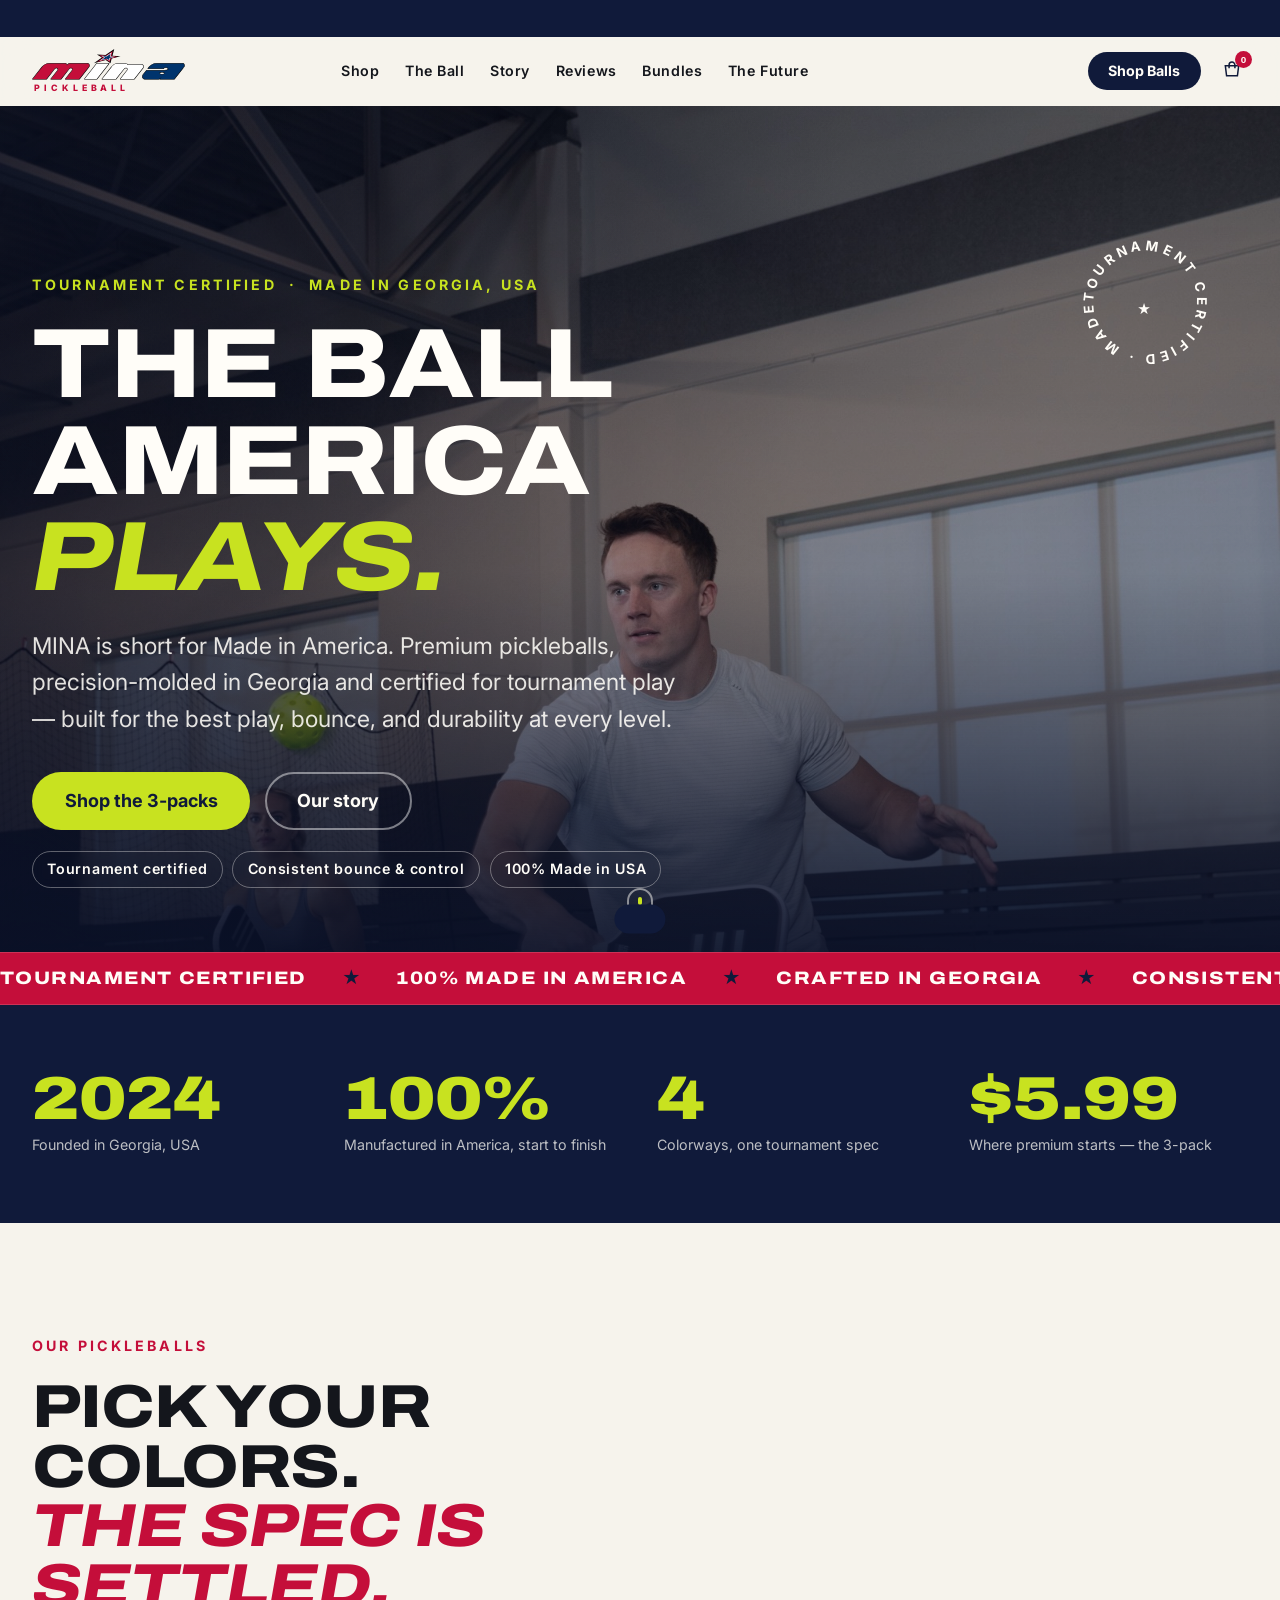
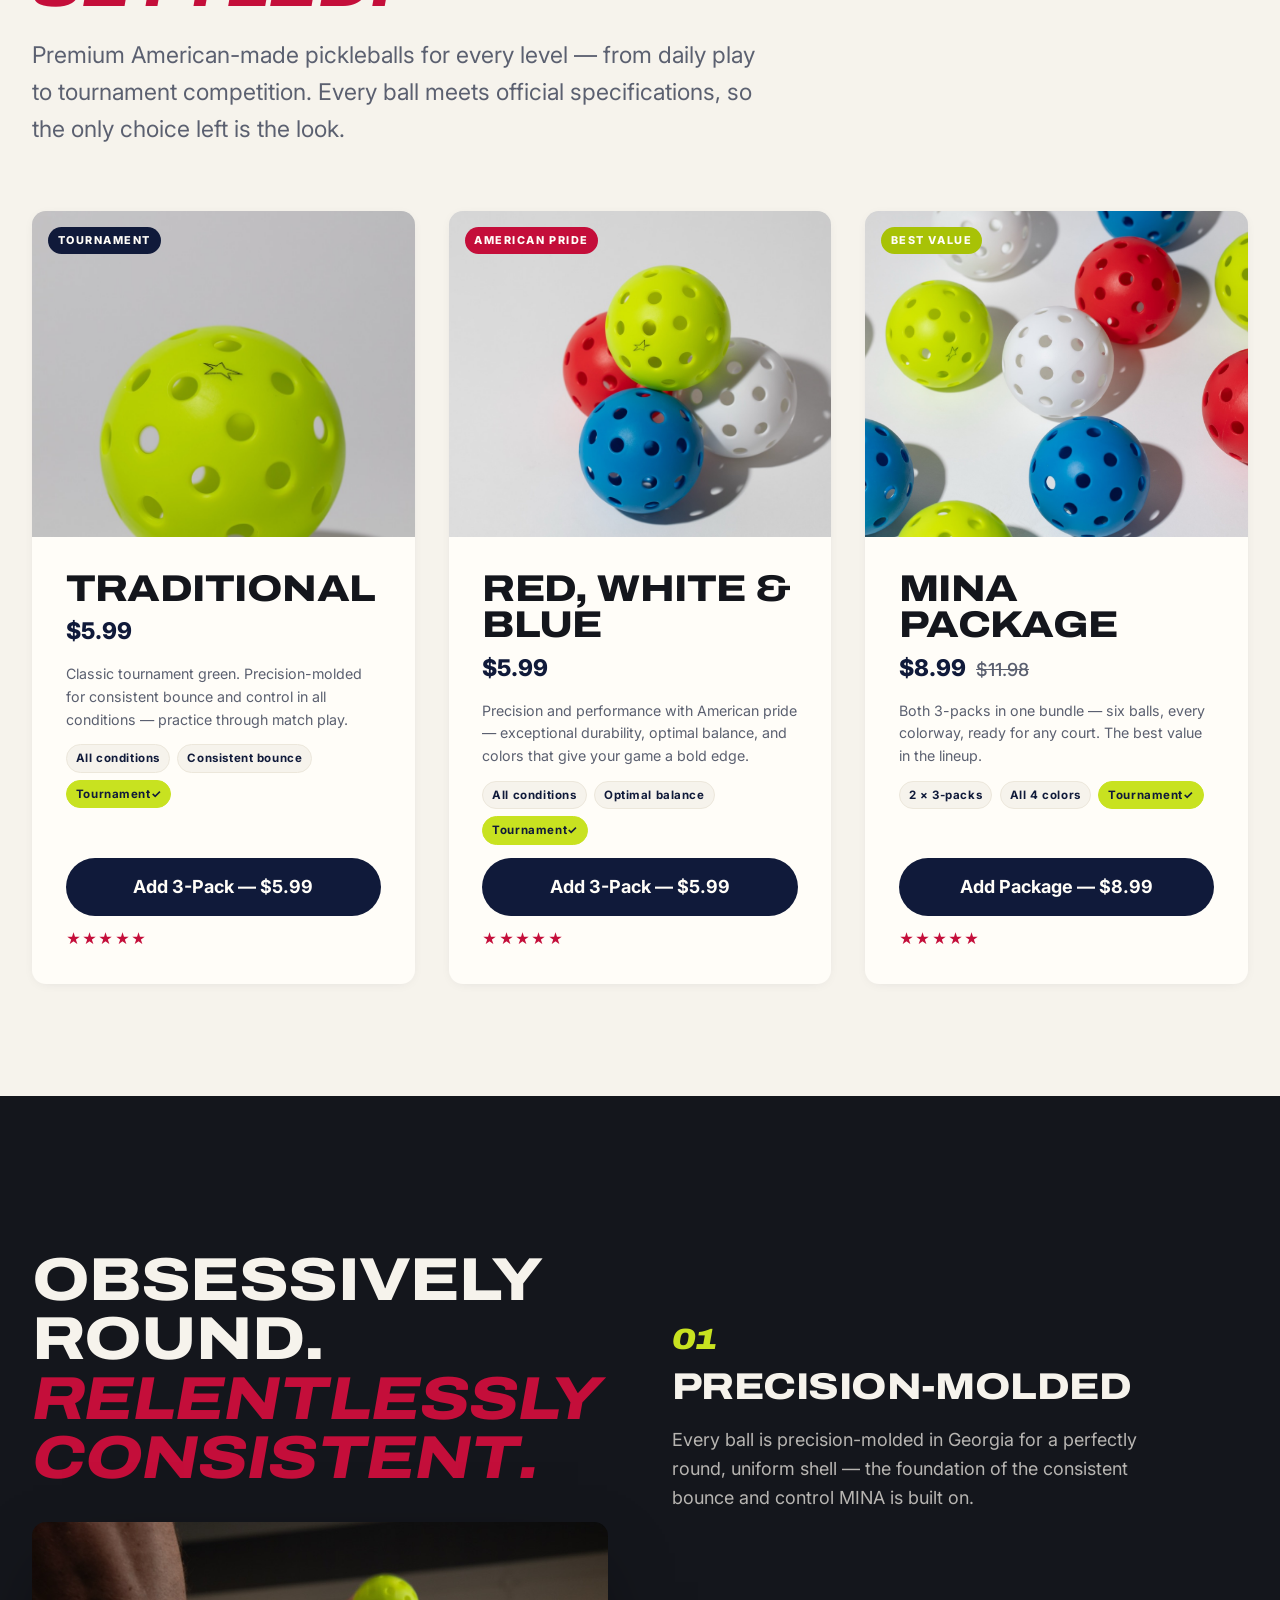
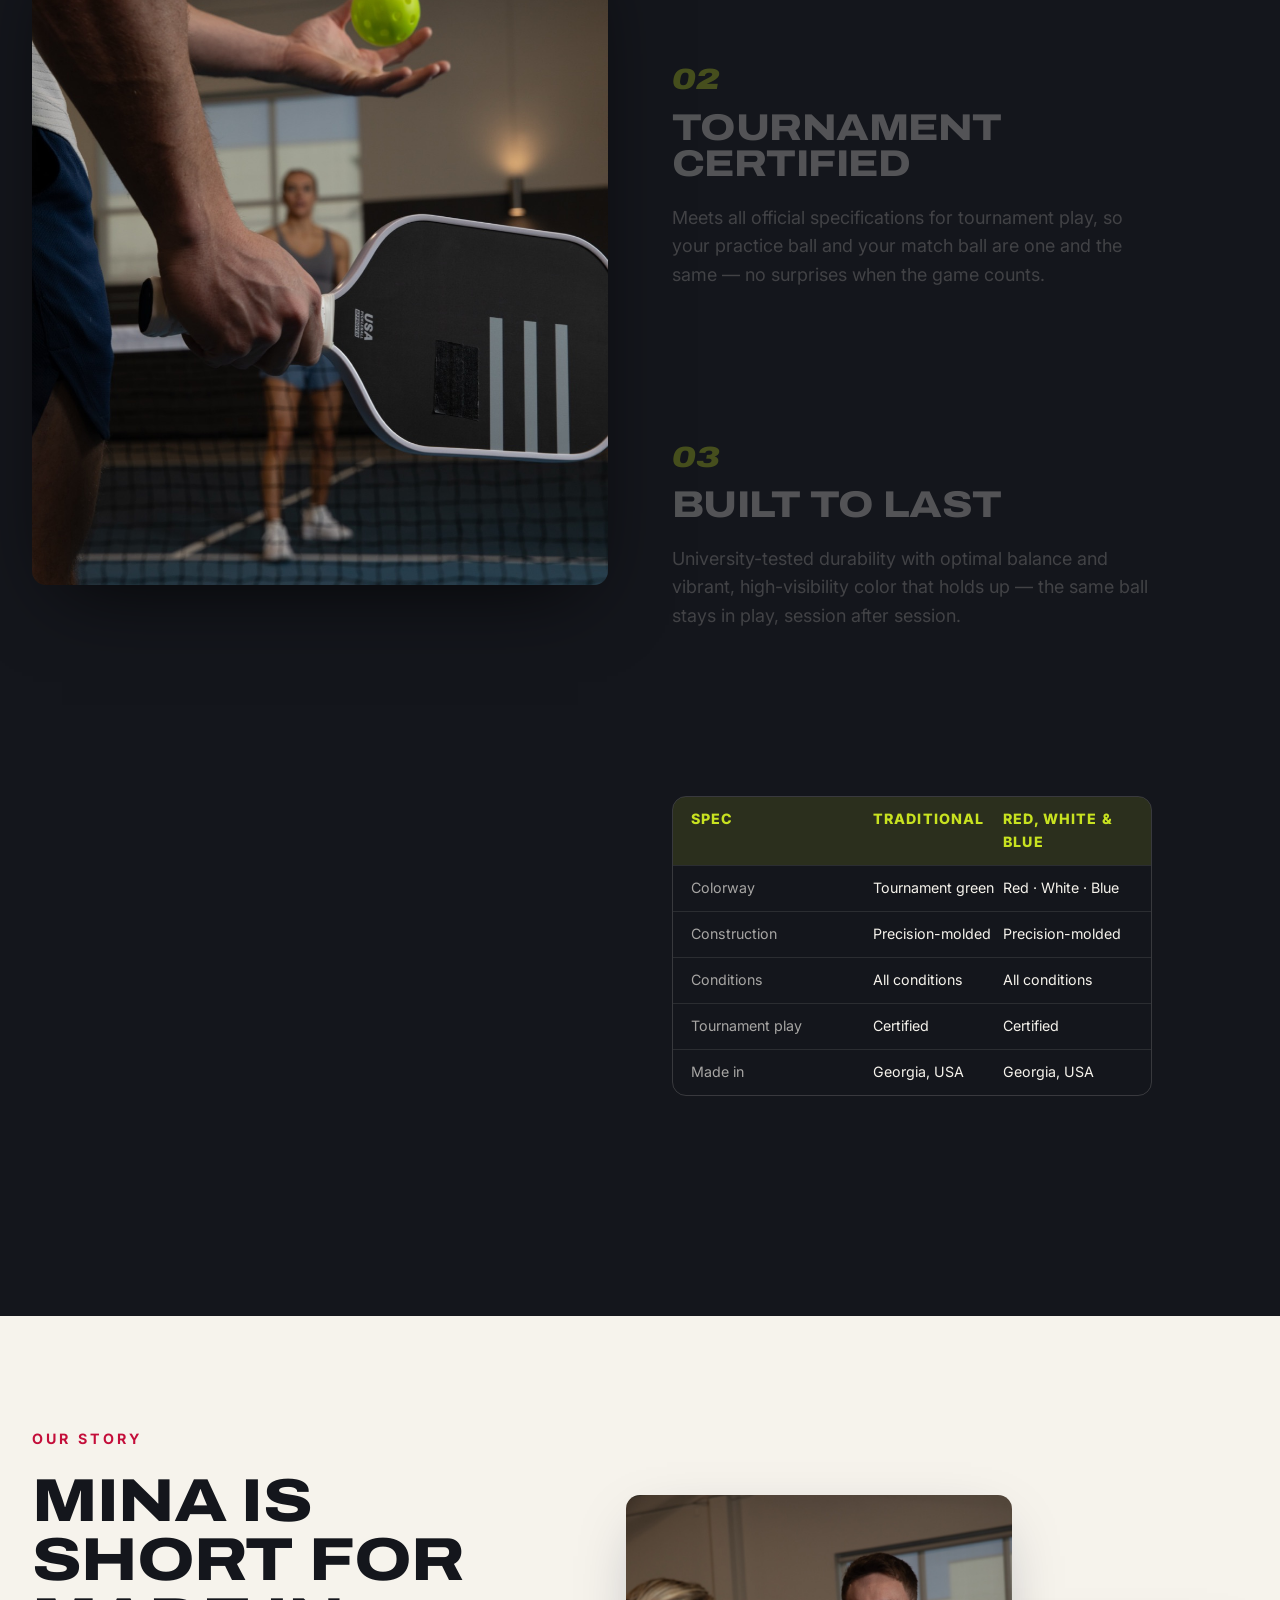
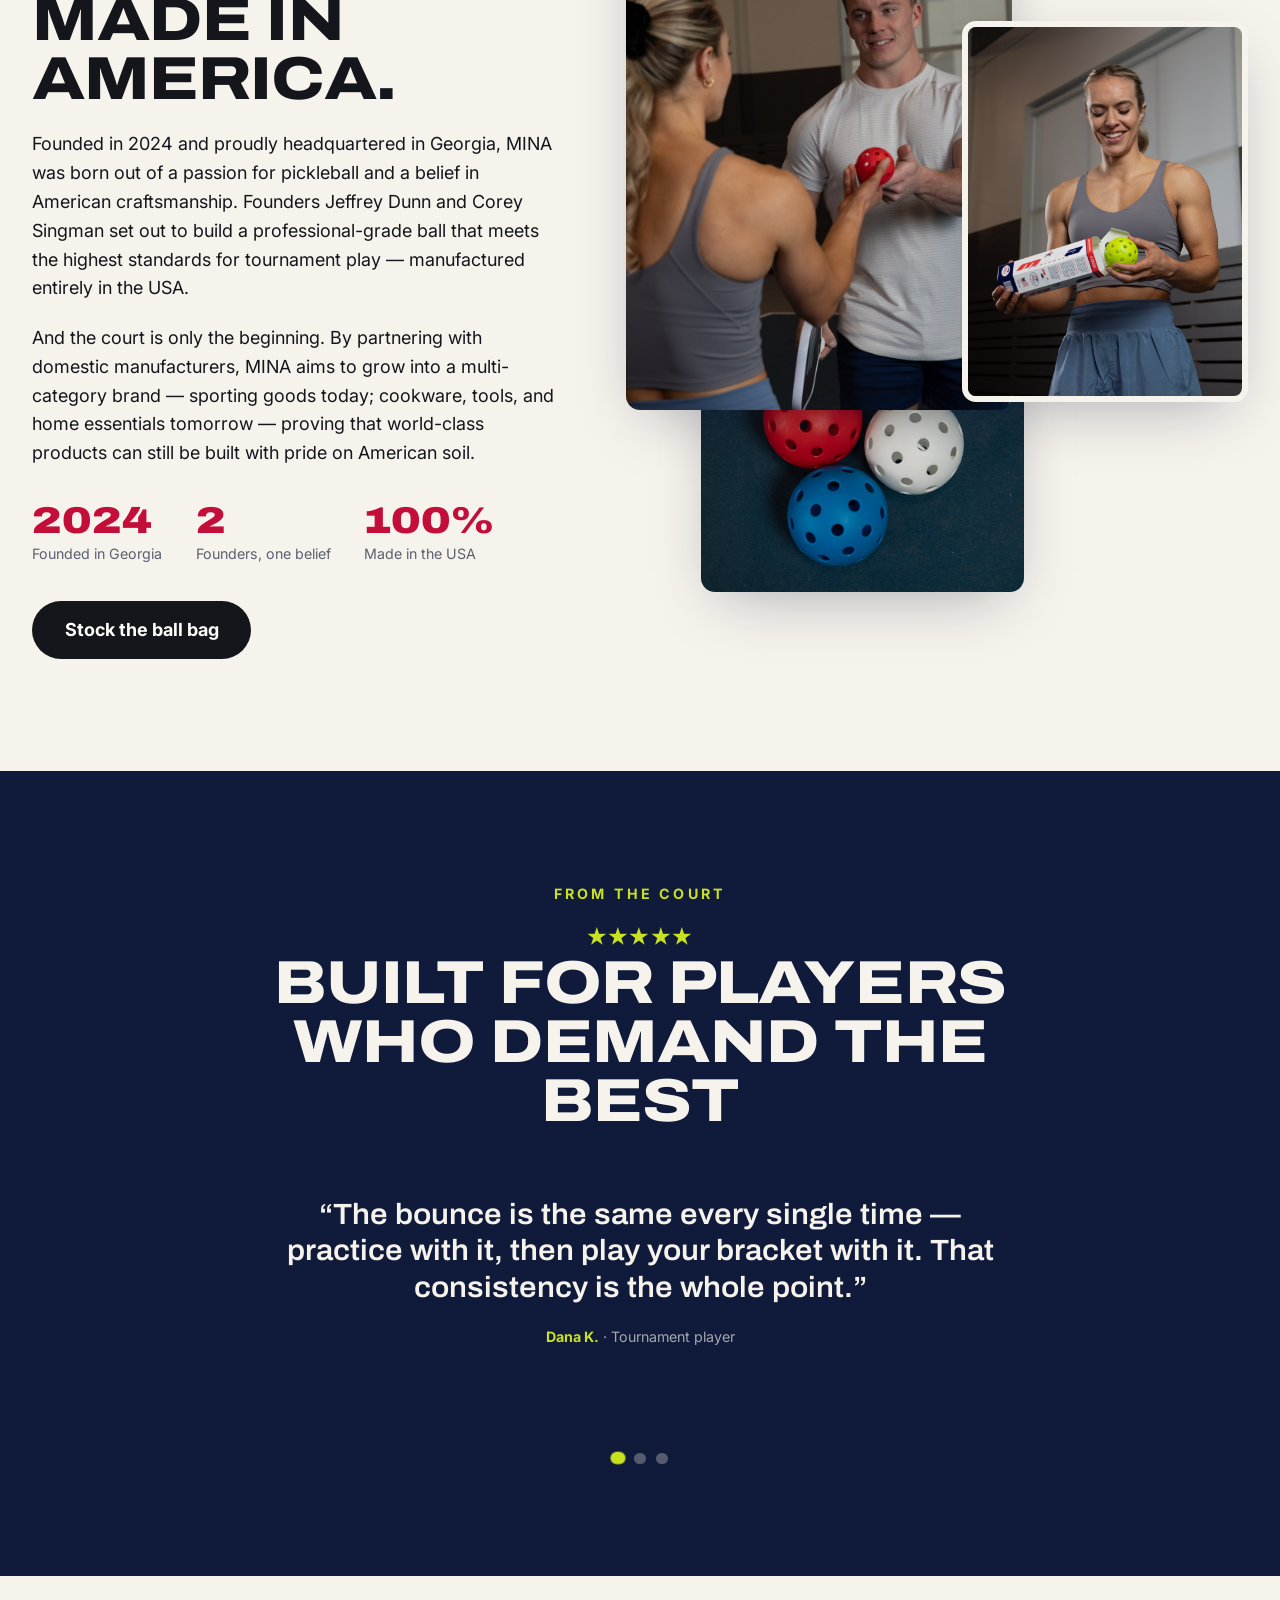
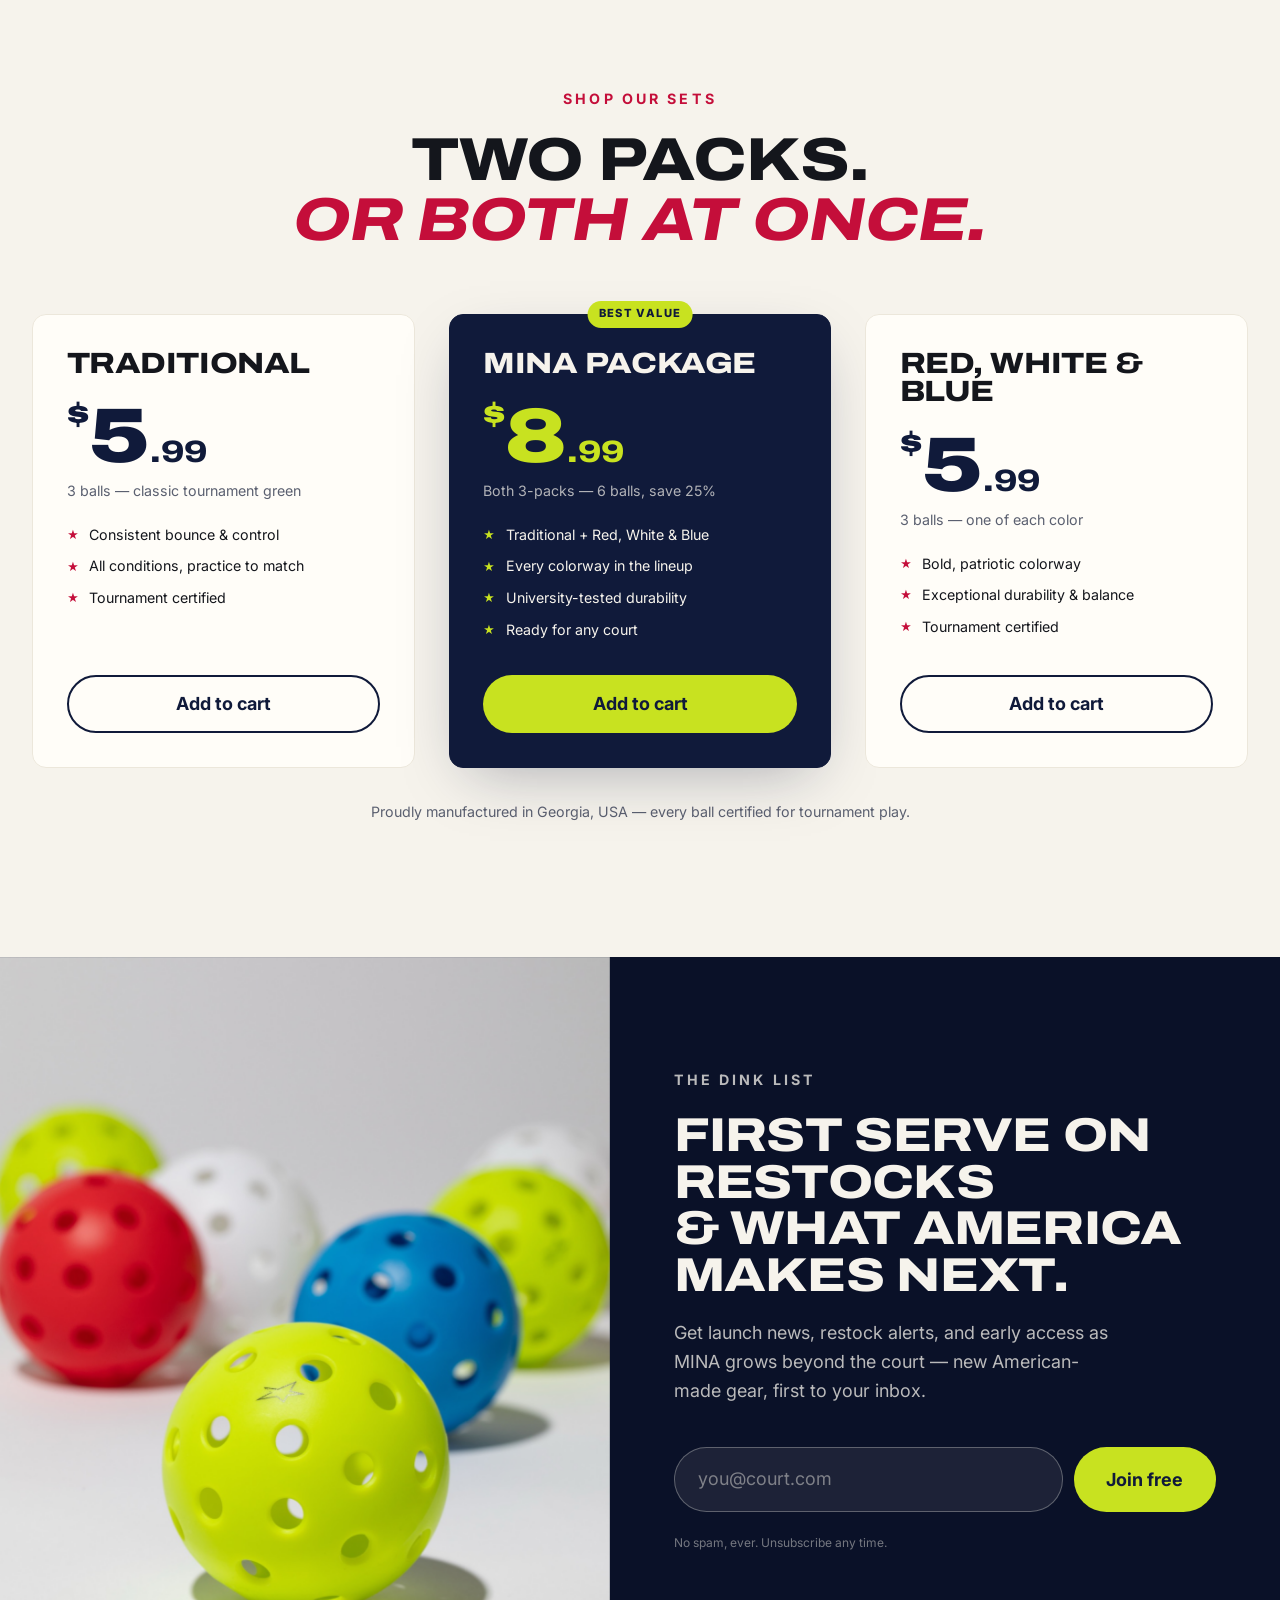
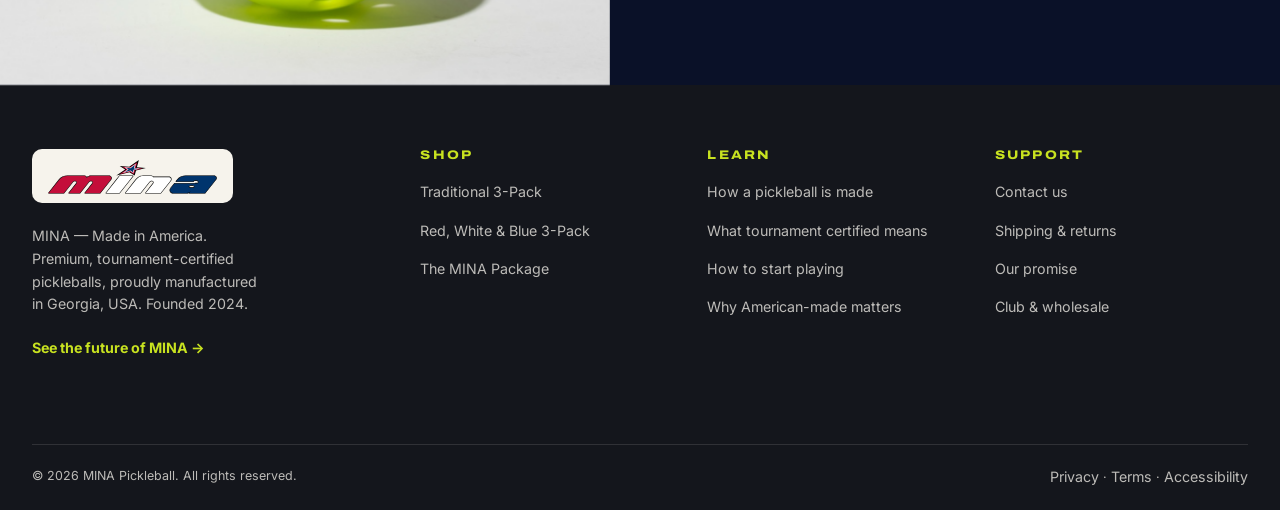
==== commit a397d463: "Add files via upload" ====
--- a/mina-pickleball/index.html
+++ b/mina-pickleball/index.html
@@ -69,6 +69,7 @@
       <li><a href="#story">Story</a></li>
       <li><a href="#reviews">Reviews</a></li>
       <li><a href="#bundles">Bundles</a></li>
+      <li><a href="future.html">The Future</a></li>
     </ul>
     <div class="nav__actions">
       <a class="btn btn--primary btn--sm" href="#shop">Shop Balls</a>
@@ -389,6 +390,7 @@
     <div class="footer__brand">
       <span class="footer__logo"><img src="media/logo-mark.svg" alt="MINA Pickleball"></span>
       <p>MINA — Made in America. Premium, tournament-certified pickleballs, proudly manufactured in Georgia,&nbsp;USA. Founded 2024.</p>
+      <p><a class="footer__future" href="future.html">See the future of MINA &rarr;</a></p>
     </div>
     <nav aria-label="Shop">
       <h4>Shop</h4>
--- a/mina-pickleball/css/main.css
+++ b/mina-pickleball/css/main.css
@@ -621,6 +621,7 @@
   border-radius: 10px;
 }
 .footer__logo img { height: 2.1rem; width: auto; display: block; }
+.footer__future { color: var(--lime) !important; font-weight: 700; }
 .footer__brand p { font-size: var(--step--1); max-width: 26ch; margin-top: 0.8rem; }
 .footer h4 {
   font-size: 0.78rem; letter-spacing: 0.18em;
